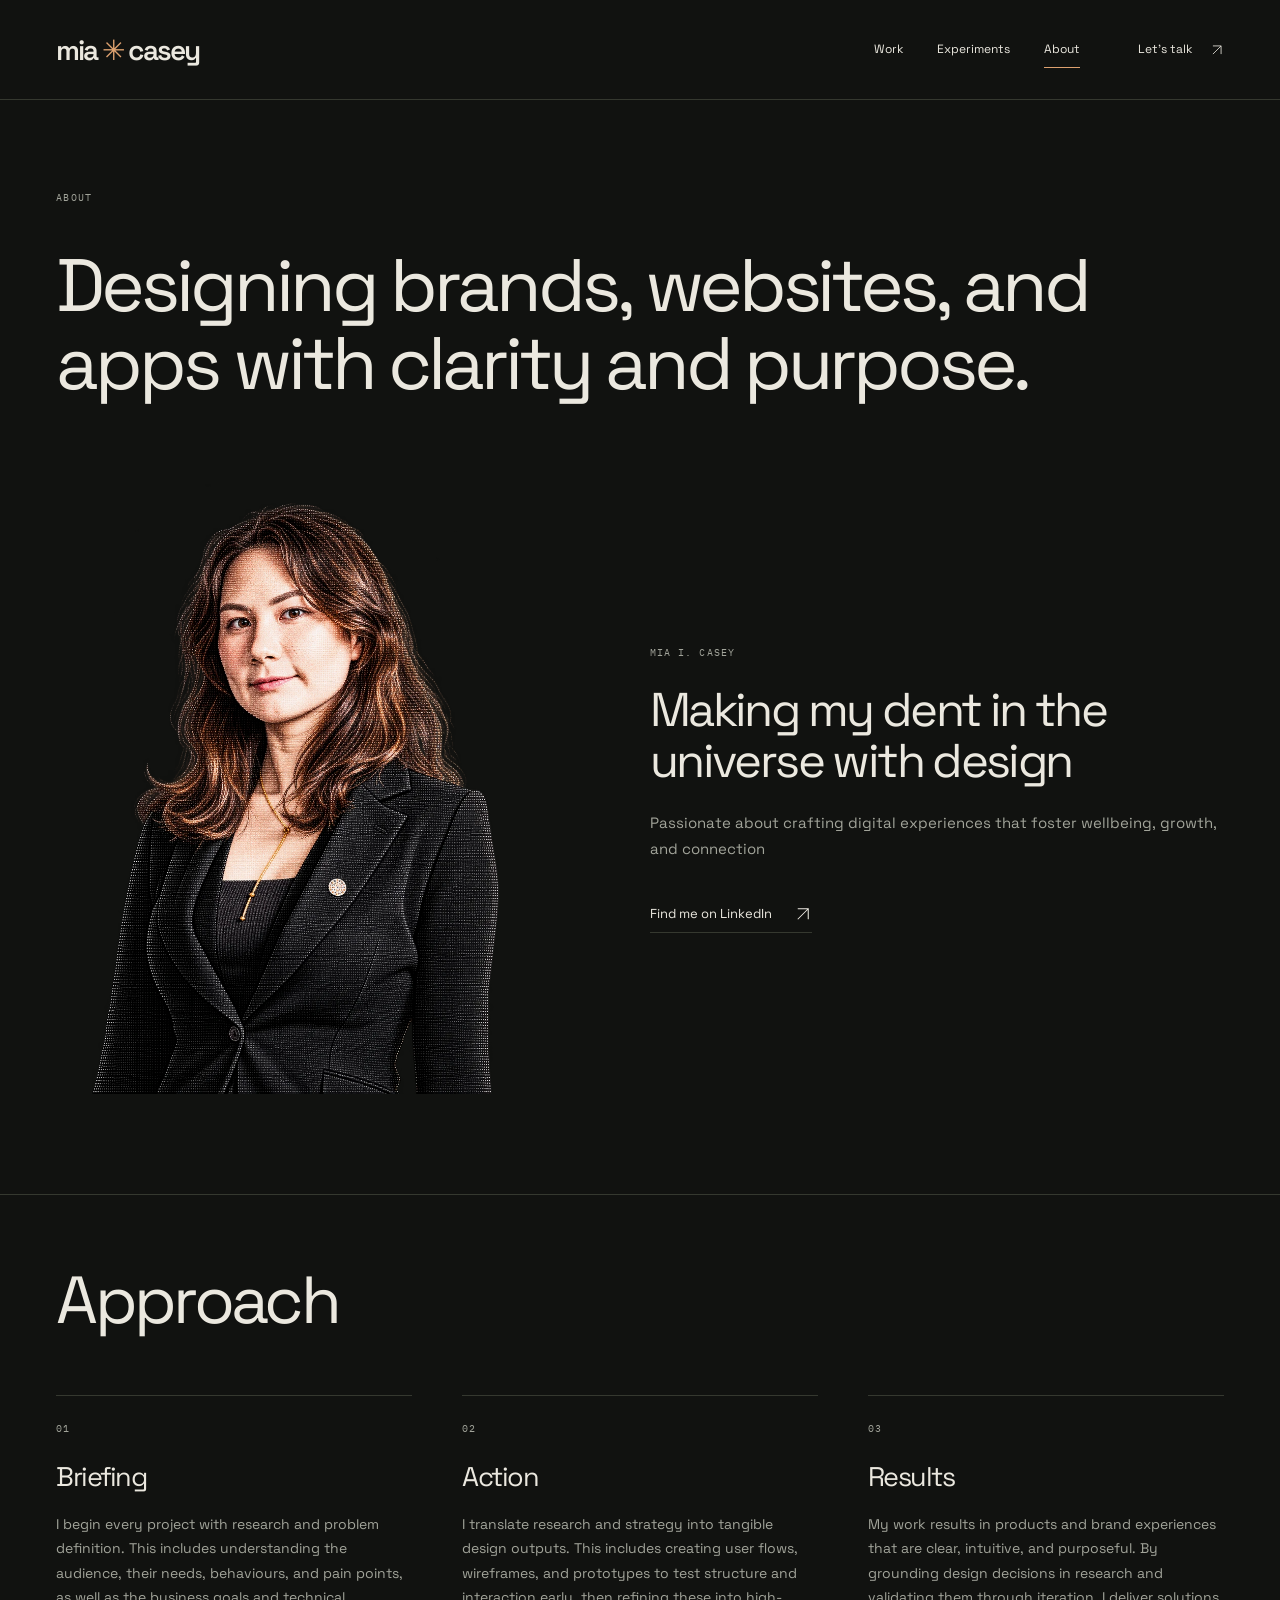
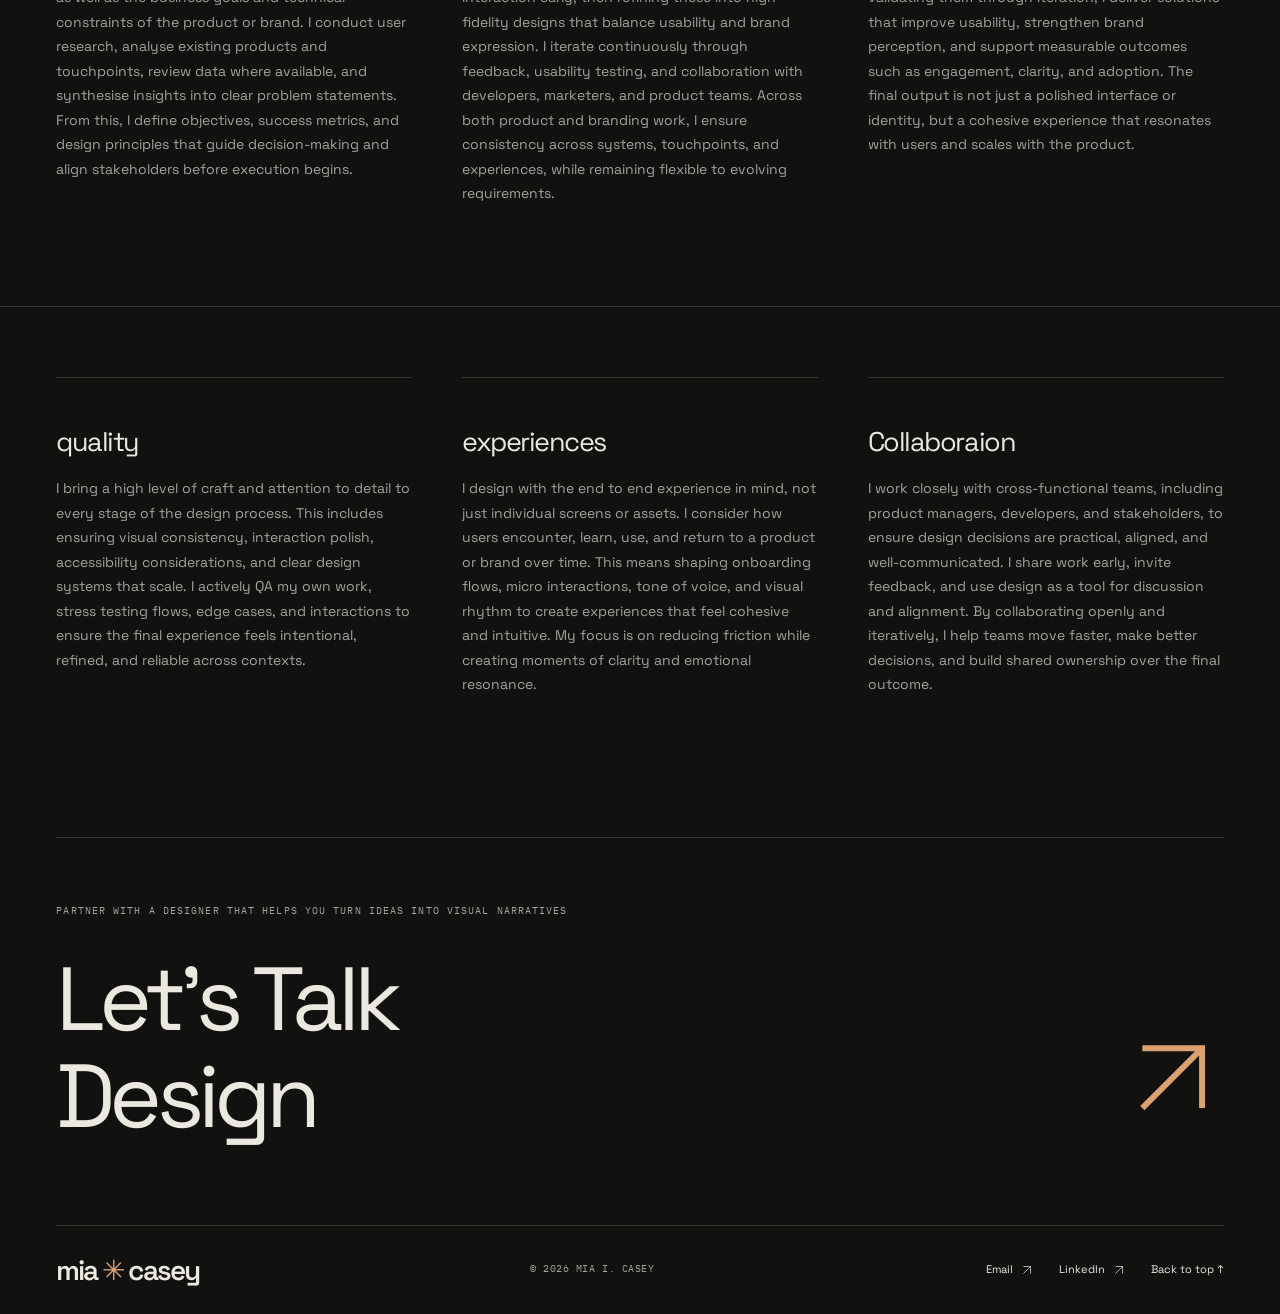
==== about/index.html @ 09c85d4d "Publish portfolio fb234f5" ====
<!DOCTYPE html><html lang="en-AU"><head><meta charset="UTF-8"><meta name="viewport" content="width=device-width, initial-scale=1"><title>About — Mia I. Casey</title><meta name="description" content="Designing brands, websites, and apps with clarity and purpose."><meta name="theme-color" content="#111210"><meta name="robots" content="index, follow"><link rel="canonical" href="https://mia-i-casey.github.io/about/"><link rel="icon" href="/favicon.svg" type="image/svg+xml"><meta property="og:title" content="About — Mia I. Casey"><meta property="og:description" content="Designing brands, websites, and apps with clarity and purpose."><meta property="og:type" content="website"><meta property="og:url" content="https://mia-i-casey.github.io/about/"><meta property="og:image" content="https://mia-i-casey.github.io/social.jpg"><meta property="og:image:alt" content="Mia I. Casey — Design, code and everything between"><meta name="twitter:card" content="summary_large_image"><link rel="stylesheet" href="/_astro/Layout.Bw1Y_ttC.css"></head><body class><a class="skip-link" href="#main">Skip to content</a><header class="site-header shell"><a class="wordmark" href="/" aria-label="Mia I. Casey — home">mia<span class="wordmark-star" aria-hidden="true">✳</span>casey</a><nav aria-label="Main navigation"><a href="/works">Work</a><a href="/experiments">Experiments</a><a href="/about" aria-current="page">About</a><a class="nav-contact" href="/contact">Let’s talk <svg class viewBox="0 0 24 24" fill="none" width="24" height="24" aria-hidden="true"><path d="M5 19 19 5M5 5h14v14" stroke="currentColor" stroke-width="1.4"></path></svg></a></nav></header><main id="main"><section class="page-heading shell"><span class="eyebrow">ABOUT</span><h1 class="about-heading">Designing brands, websites, and apps with clarity and purpose.</h1></section><section class="about-intro shell"><div class="about-portrait"><img src="/portrait-detailed.webp" srcset="/portrait-detailed-480.webp 480w, /portrait-detailed-800.webp 800w, /portrait-detailed.webp 1024w" sizes="(max-width:700px) 90vw, 43vw" alt="Detailed ASCII portrait of Mia I. Casey with the background removed" width="1024" height="1536"></div><div><span class="eyebrow">MIA I. CASEY</span><h2>Making my dent in the universe with design</h2><p>Passionate about crafting digital experiences that foster wellbeing, growth, and connection</p><a class="text-link" href="https://www.linkedin.com/in/miaicasey/">Find me on LinkedIn<svg class viewBox="0 0 24 24" fill="none" width="24" height="24" aria-hidden="true"><path d="M5 19 19 5M5 5h14v14" stroke="currentColor" stroke-width="1.4"></path></svg></a></div></section><section class="approach shell"><div class="section-top"><h2>Approach</h2></div><div class="approach-grid"><article><span class="eyebrow">01</span><h3>Briefing</h3><p>I begin every project with research and problem definition. This includes understanding the audience, their needs, behaviours, and pain points, as well as the business goals and technical constraints of the product or brand. I conduct user research, analyse existing products and touchpoints, review data where available, and synthesise insights into clear problem statements. From this, I define objectives, success metrics, and design principles that guide decision-making and align stakeholders before execution begins.</p></article><article><span class="eyebrow">02</span><h3>Action</h3><p>I translate research and strategy into tangible design outputs. This includes creating user flows, wireframes, and prototypes to test structure and interaction early, then refining these into high-fidelity designs that balance usability and brand expression. I iterate continuously through feedback, usability testing, and collaboration with developers, marketers, and product teams. Across both product and branding work, I ensure consistency across systems, touchpoints, and experiences, while remaining flexible to evolving requirements.</p></article><article><span class="eyebrow">03</span><h3>Results</h3><p>My work results in products and brand experiences that are clear, intuitive, and purposeful. By grounding design decisions in research and validating them through iteration, I deliver solutions that improve usability, strengthen brand perception, and support measurable outcomes such as engagement, clarity, and adoption. The final output is not just a polished interface or identity, but a cohesive experience that resonates with users and scales with the product.</p></article></div></section><section class="approach shell"><div class="approach-grid"><article><h3>quality</h3><p>I bring a high level of craft and attention to detail to every stage of the design process. This includes ensuring visual consistency, interaction polish, accessibility considerations, and clear design systems that scale. I actively QA my own work, stress testing flows, edge cases, and interactions to ensure the final experience feels intentional, refined, and reliable across contexts.</p></article><article><h3>experiences</h3><p>I design with the end to end experience in mind, not just individual screens or assets. I consider how users encounter, learn, use, and return to a product or brand over time. This means shaping onboarding flows, micro interactions, tone of voice, and visual rhythm to create experiences that feel cohesive and intuitive. My focus is on reducing friction while creating moments of clarity and emotional resonance.</p></article><article><h3>Collaboraion</h3><p>I work closely with cross-functional teams, including product managers, developers, and stakeholders, to ensure design decisions are practical, aligned, and well-communicated. I share work early, invite feedback, and use design as a tool for discussion and alignment. By collaborating openly and iteratively, I help teams move faster, make better decisions, and build shared ownership over the final outcome.</p></article></div></section></main><footer class="site-footer shell"><div class="footer-top"><p class="eyebrow">Partner with a designer that helps you turn ideas into visual narratives</p><a class="footer-contact" href="mailto:miaicasey1971@gmail.com">Let's Talk<br>Design<svg class viewBox="0 0 24 24" fill="none" width="24" height="24" aria-hidden="true"><path d="M5 19 19 5M5 5h14v14" stroke="currentColor" stroke-width="1.4"></path></svg></a></div><div class="footer-bottom"><a class="wordmark" href="/">mia<span aria-hidden="true">✳</span>casey</a><span class="mono">© 2026 MIA I. CASEY</span><div><a href="mailto:miaicasey1971@gmail.com">Email <svg class viewBox="0 0 24 24" fill="none" width="24" height="24" aria-hidden="true"><path d="M5 19 19 5M5 5h14v14" stroke="currentColor" stroke-width="1.4"></path></svg></a><a href="https://www.linkedin.com/in/miaicasey/">LinkedIn <svg class viewBox="0 0 24 24" fill="none" width="24" height="24" aria-hidden="true"><path d="M5 19 19 5M5 5h14v14" stroke="currentColor" stroke-width="1.4"></path></svg></a><a href="#top" data-back-top>Back to top ↑</a></div></div></footer><script type="module">if(document.querySelectorAll(`[data-back-top]`).forEach(e=>e.addEventListener(`click`,e=>{e.preventDefault(),window.scrollTo({top:0,behavior:matchMedia(`(prefers-reduced-motion: reduce)`).matches?`instant`:`smooth`}),document.querySelector(`.wordmark`)?.focus({preventScroll:!0})})),!matchMedia(`(prefers-reduced-motion: reduce)`).matches&&`IntersectionObserver`in window){let e=new IntersectionObserver(t=>t.forEach(t=>{t.isIntersecting&&(t.target.classList.add(`is-visible`),e.unobserve(t.target))}),{threshold:.08});document.querySelectorAll(`[data-reveal]`).forEach(t=>e.observe(t))}</script></body></html>
---- _astro/Layout.Bw1Y_ttC.css ----
@font-face{font-family:Space Grotesk Variable;font-style:normal;font-display:swap;font-weight:300 700;src:url(/_astro/space-grotesk-vietnamese-wght-normal.D0rl6rjA.woff2)format("woff2-variations");unicode-range:U+102-103,U+110-111,U+128-129,U+168-169,U+1A0-1A1,U+1AF-1B0,U+300-301,U+303-304,U+308-309,U+323,U+329,U+1EA0-1EF9,U+20AB}@font-face{font-family:Space Grotesk Variable;font-style:normal;font-display:swap;font-weight:300 700;src:url(/_astro/space-grotesk-latin-ext-wght-normal.D9tNdqV9.woff2)format("woff2-variations");unicode-range:U+100-2BA,U+2BD-2C5,U+2C7-2CC,U+2CE-2D7,U+2DD-2FF,U+304,U+308,U+329,U+1D00-1DBF,U+1E00-1E9F,U+1EF2-1EFF,U+2020,U+20A0-20AB,U+20AD-20C0,U+2113,U+2C60-2C7F,U+A720-A7FF}@font-face{font-family:Space Grotesk Variable;font-style:normal;font-display:swap;font-weight:300 700;src:url(/_astro/space-grotesk-latin-wght-normal.BhU9QXUp.woff2)format("woff2-variations");unicode-range:U+??,U+131,U+152-153,U+2BB-2BC,U+2C6,U+2DA,U+2DC,U+304,U+308,U+329,U+2000-206F,U+20AC,U+2122,U+2191,U+2193,U+2212,U+2215,U+FEFF,U+FFFD}@font-face{font-family:IBM Plex Mono;font-style:normal;font-display:swap;font-weight:400;src:url(/_astro/ibm-plex-mono-cyrillic-ext-400-normal.xuaO2J-f.woff2)format("woff2"),url(/_astro/ibm-plex-mono-cyrillic-ext-400-normal.DMdlQ8Kv.woff)format("woff");unicode-range:U+460-52F,U+1C80-1C8A,U+20B4,U+2DE0-2DFF,U+A640-A69F,U+FE2E-FE2F}@font-face{font-family:IBM Plex Mono;font-style:normal;font-display:swap;font-weight:400;src:url(/_astro/ibm-plex-mono-cyrillic-400-normal.BSMlKf0J.woff2)format("woff2"),url(/_astro/ibm-plex-mono-cyrillic-400-normal.CEL4l2ZJ.woff)format("woff");unicode-range:U+301,U+400-45F,U+490-491,U+4B0-4B1,U+2116}@font-face{font-family:IBM Plex Mono;font-style:normal;font-display:swap;font-weight:400;src:url(/_astro/ibm-plex-mono-vietnamese-400-normal.BulugwFq.woff2)format("woff2"),url(/_astro/ibm-plex-mono-vietnamese-400-normal.DDuiU_S-.woff)format("woff");unicode-range:U+102-103,U+110-111,U+128-129,U+168-169,U+1A0-1A1,U+1AF-1B0,U+300-301,U+303-304,U+308-309,U+323,U+329,U+1EA0-1EF9,U+20AB}@font-face{font-family:IBM Plex Mono;font-style:normal;font-display:swap;font-weight:400;src:url(/_astro/ibm-plex-mono-latin-ext-400-normal.BmRBH3aV.woff2)format("woff2"),url(/_astro/ibm-plex-mono-latin-ext-400-normal.D3D2R8hC.woff)format("woff");unicode-range:U+100-2BA,U+2BD-2C5,U+2C7-2CC,U+2CE-2D7,U+2DD-2FF,U+304,U+308,U+329,U+1D00-1DBF,U+1E00-1E9F,U+1EF2-1EFF,U+2020,U+20A0-20AB,U+20AD-20C0,U+2113,U+2C60-2C7F,U+A720-A7FF}@font-face{font-family:IBM Plex Mono;font-style:normal;font-display:swap;font-weight:400;src:url(/_astro/ibm-plex-mono-latin-400-normal.DMJ8VG8y.woff2)format("woff2"),url(/_astro/ibm-plex-mono-latin-400-normal.CvHOgSBP.woff)format("woff");unicode-range:U+??,U+131,U+152-153,U+2BB-2BC,U+2C6,U+2DA,U+2DC,U+304,U+308,U+329,U+2000-206F,U+20AC,U+2122,U+2191,U+2193,U+2212,U+2215,U+FEFF,U+FFFD}@layer reset{*,:before,:after{box-sizing:border-box}html{scroll-behavior:smooth;scroll-padding-top:32px}body,h1,h2,h3,p,figure{margin:0}img,svg,canvas{max-width:100%;display:block}a{color:inherit;text-decoration:none}button{font:inherit;color:inherit}button,a{-webkit-tap-highlight-color:transparent}button{cursor:pointer}[hidden]{display:none!important}}@layer base{:root{--bg:#111210;--panel:#191b17;--ink:#ebe8df;--muted:#a2a49a;--accent:#dda16f;--line:#35382f;--mono:"IBM Plex Mono",monospace;--sans:"Space Grotesk Variable",sans-serif;--gutter:clamp(24px,4.4vw,80px)}html{background:var(--bg);color:var(--ink);font-family:var(--sans);font-synthesis:none}body{line-height:1.6;overflow-x:clip}::selection{background:var(--accent);color:var(--bg)}:focus-visible{outline:2px solid var(--accent);outline-offset:7px}h1,h2,h3{letter-spacing:-.055em;text-wrap:balance;font-weight:400;line-height:1.06}h1{font-size:clamp(56px,7.5vw,112px)}h2{font-size:clamp(40px,5.2vw,76px)}h3{font-size:32px}p{font-size:16px;line-height:1.75}.mono,.eyebrow{font-family:var(--mono);letter-spacing:.055em;font-size:10px;line-height:1.65}.eyebrow{text-transform:uppercase;color:var(--muted);letter-spacing:.11em;display:block}.muted{color:var(--muted)}.accent{color:var(--accent)}.shell{width:100%;max-width:1640px;padding-inline:var(--gutter);margin-inline:auto}.skip-link{background:var(--ink);color:var(--bg);z-index:99;padding:12px 20px;position:fixed;top:-100px;left:20px}.skip-link:focus{top:12px}.text-link{border-bottom:1px solid var(--line);align-items:center;gap:22px;width:fit-content;padding-block:8px;font-size:13px;line-height:1.5;display:inline-flex}.text-link svg{width:18px;height:18px;transition:transform .25s}.text-link:hover svg,.text-link:focus-visible svg{transform:translate(4px)}a:hover{color:var(--accent)}.count{font-family:var(--mono);color:var(--muted);font-size:10px}}@layer layout{.site-header{border-bottom:1px solid var(--line);justify-content:space-between;align-items:center;min-height:100px;display:flex}.wordmark{letter-spacing:-.07em;align-items:center;gap:3px;font-size:28px;font-weight:600;line-height:1;display:inline-flex}.wordmark span{color:var(--accent);margin:0 2px;font-size:28px}.site-header nav{align-items:center;gap:34px;font-size:12px;display:flex}.site-header nav a{padding-block:12px;position:relative}.site-header nav a[aria-current=page]:after{content:"";background:var(--accent);height:1px;position:absolute;bottom:3px;left:0;right:0}.site-header .nav-contact{align-items:center;gap:18px;margin-left:24px;display:inline-flex}.nav-contact svg{width:14px;height:14px}.hero{isolation:isolate;height:calc(100svh - 100px);min-height:740px;max-height:940px;position:relative}.hero-kicker{color:var(--ink);align-items:center;gap:10px;display:flex;position:absolute;top:55px}.status-dot{background:var(--accent);border-radius:50%;width:5px;height:5px;box-shadow:0 0 0 4px #dda16f0d}.hero-copy{z-index:2;pointer-events:none;padding-top:175px;position:relative}.hero-copy h1{letter-spacing:-.07em;font-size:clamp(76px,8.2vw,126px);line-height:.99}.hero-copy h1 span{color:var(--accent)}.hero-copy p{max-width:355px;color:var(--muted);margin-top:36px;font-size:14px}.hero-copy .text-link{pointer-events:auto;margin-top:22px}.hero-art{right:var(--gutter);z-index:1;width:43%;max-width:565px;position:absolute;top:26px;bottom:100px}.hero-art ascii-portrait{height:100%}.hero-art .portrait-surface{aspect-ratio:auto;height:calc(100% - 30px)}.hero-art .portrait-caption{margin-top:0}.hero-bottom{bottom:30px;left:var(--gutter);right:var(--gutter);color:var(--muted);border-top:1px solid var(--line);justify-content:space-between;padding-top:20px;display:flex;position:absolute}.work-section,.lab-section{padding-top:95px;padding-bottom:105px}.section-top{justify-content:space-between;align-items:flex-end;gap:24px;margin-bottom:60px;display:flex}.section-top .eyebrow{margin-bottom:30px}.section-top>p{color:var(--muted);font-size:13px}.project-grid{grid-template-columns:1.15fr 1fr;align-items:start;gap:80px 6vw;display:grid}.project-grid .project-card:nth-child(2n){padding-top:130px}.home .project-grid .project-card:nth-child(3){grid-column:1/-1;width:78%}.home .project-grid .project-card:nth-child(3) .project-image{aspect-ratio:1.85}.statement{border-top:1px solid var(--line);border-bottom:1px solid var(--line);padding-block:100px}.statement>h2{margin:50px 0;font-size:clamp(43px,6.2vw,92px);line-height:1.15}.statement>h2 span{color:var(--accent)}.statement-end{flex-wrap:wrap;justify-content:space-between;align-items:flex-end;gap:30px;padding-left:50%;display:flex}.statement-end p{max-width:420px;color:var(--muted);font-size:14px}.site-footer{margin-top:40px}.footer-top{border-top:1px solid var(--line);padding-block:65px 80px}.footer-contact{letter-spacing:-.065em;justify-content:space-between;align-items:flex-end;margin-top:32px;font-size:clamp(48px,7vw,104px);line-height:1.08;display:flex}.footer-contact svg{width:clamp(45px,8vw,110px);height:auto;color:var(--accent);margin-bottom:15px}.footer-bottom{border-top:1px solid var(--line);justify-content:space-between;align-items:center;gap:25px;padding-block:30px;display:flex}.footer-bottom>.mono{color:var(--muted)}.footer-bottom>div{gap:26px;font-size:11px;display:flex}.footer-bottom a:not(.wordmark){align-items:center;gap:8px;display:flex}.footer-bottom svg{width:12px;height:12px}.page-heading{padding-block:90px 80px}.page-heading .eyebrow{margin-bottom:40px}.page-heading p{color:var(--muted);max-width:460px;margin-top:35px}.page-heading h1{position:relative}.page-heading .about-heading{max-width:1100px;font-size:clamp(43px,5.8vw,84px)}.work-list{padding-bottom:100px}}@layer components{ascii-portrait{width:100%;display:block}.portrait-surface{aspect-ratio:1363/2048;isolation:isolate;width:100%;position:relative}.portrait-fallback,.portrait-canvas{width:100%;height:100%;position:absolute;inset:0}.portrait-fallback{object-fit:contain}.portrait-canvas{opacity:0;pointer-events:none}.portrait-canvas canvas{width:100%;height:100%}ascii-portrait:is([data-state=ready],[data-state=active]) .portrait-canvas{opacity:1}ascii-portrait:is([data-state=ready],[data-state=active]) .portrait-fallback{opacity:0}.portrait-cross{font-family:var(--mono);color:#6f7567;z-index:1;font-size:19px;position:absolute}.portrait-cross.top-left{top:8%;left:1%}.portrait-cross.bottom-right{bottom:8%;right:1%}.portrait-caption{z-index:2;color:var(--muted);justify-content:space-between;align-items:center;gap:12px;margin-top:12px;display:flex;position:relative}.portrait-caption .mono{font-size:8px}.motion-toggle{border:none;border-bottom:1px solid var(--line);font-family:var(--mono);white-space:nowrap;background:0 0;padding:8px 0;font-size:9px}.motion-toggle:hover{color:var(--accent)}.project-image{aspect-ratio:1.3;background:var(--panel);display:block;position:relative;overflow:hidden}.project-image img{object-fit:contain;background:#080908;width:100%;height:100%;transition:transform .65s cubic-bezier(.2,.7,.3,1)}.project-image:hover img{transform:scale(1.035)}.project-open{background:var(--ink);color:var(--bg);border-radius:50%;place-items:center;width:40px;height:40px;transition:background .2s,transform .2s;display:grid;position:absolute;bottom:17px;right:17px}.project-open svg{width:19px;height:19px}.project-image:hover .project-open{background:var(--accent);transform:rotate(45deg)}.project-heading{align-items:baseline;gap:20px;margin-top:23px;display:flex}.project-index{color:var(--muted);font-size:9px}.project-heading h3{font-size:28px}.project-heading p{color:var(--muted);max-width:390px;margin-top:9px;font-size:13px;line-height:1.65}.project-tags{border-top:1px solid var(--line);text-transform:uppercase;color:var(--muted);margin-top:24px;padding-top:14px;font-size:9px}.experiment-banner{border:1px solid var(--line);background:#1b1d17;grid-template-columns:1fr 1fr;align-items:center;gap:7vw;padding:40px 6vw 40px 0;display:grid;overflow:hidden}.experiment-banner:hover{color:var(--ink)}.experiment-image{height:385px;position:relative;overflow:hidden}.experiment-image img{object-fit:cover;object-position:center 22%;filter:sepia(.7);width:100%;height:100%;transition:transform .7s;mask-image:radial-gradient(#000 10%,#0000 75%)}.experiment-banner:hover img{transform:scale(1.08)}.experiment-banner h3,.experiment-banner h2{margin:24px 0;font-size:clamp(34px,4.2vw,64px)}.experiment-banner p{color:var(--muted);margin-bottom:26px;font-size:13px}.experiment-banner .text-link{color:var(--accent)}.experiment-number{color:var(--accent);place-items:center;height:100%;font-size:180px;display:grid}.experiments-list{gap:30px;padding-bottom:80px;display:grid}.experiment-detail{grid-template-columns:1fr 1fr;align-items:start;gap:9vw;padding-bottom:80px;display:grid}.experiment-demo{justify-self:center;width:100%;max-width:480px}.experiment-detail .prose{padding-top:45px}.heading-star{color:var(--accent);vertical-align:middle;margin-left:.5em;font-size:1.2em;font-weight:300;display:inline-block}.case-heading{padding-top:65px;padding-bottom:50px}.back-link{width:fit-content;margin-bottom:45px}.case-heading-row{justify-content:space-between;align-items:flex-end;gap:25px;display:flex}.case-heading-row h1{font-size:clamp(54px,7.3vw,110px)}.case-heading-row>.eyebrow{text-align:right;max-width:220px;padding-bottom:10px;font-size:9px}.case-subtitle{color:var(--muted);letter-spacing:-.025em;margin-top:25px;font-size:clamp(20px,2.4vw,32px);line-height:1.3}.case-cover img{object-fit:contain;background:#090a08;width:100%;height:auto;max-height:740px}.case-main{grid-template-columns:1fr 2.1fr;gap:10vw;margin-block:90px;display:grid}.case-aside{align-self:start;position:sticky;top:40px}.case-aside>div{margin-bottom:30px}.case-aside h2{margin-bottom:10px}.case-aside p,.case-aside li{color:var(--ink);font-size:13px;line-height:1.8}.case-aside ul{margin:0;padding:0;list-style:none}.prose{max-width:760px}.prose h2{letter-spacing:-.04em;margin:55px 0 24px;font-size:clamp(28px,3vw,42px);line-height:1.16}.prose h2:first-child{margin-top:0}.prose p{color:#b5b7ad;margin-bottom:20px;font-size:16px;line-height:1.85}.prose a{text-underline-offset:4px;text-decoration:underline}.prose ul{color:#b5b7ad;padding-left:20px}.prose li{margin-bottom:8px}.prose img{height:auto}.case-gallery{gap:50px;margin-bottom:100px;display:grid}.case-gallery figure{background:var(--panel);padding:30px}.case-gallery img{object-fit:contain;width:auto;max-width:100%;height:auto;max-height:1000px;margin:auto}.case-gallery figcaption{color:var(--muted);text-align:center;margin-top:25px;font-size:10px}.next-project{margin-block:70px}.next-project>a{letter-spacing:-.05em;border-top:1px solid var(--line);justify-content:space-between;align-items:center;margin-top:20px;padding:32px 0;font-size:clamp(40px,6vw,90px);line-height:1.1;display:flex}.next-project svg{width:55px;height:55px;color:var(--accent)}.about-intro{grid-template-columns:1fr 1.2fr;align-items:center;gap:9vw;padding-bottom:100px;display:grid}.about-portrait{max-height:610px;overflow:hidden}.about-portrait img{object-fit:cover;object-position:50% 15%;object-fit:contain;width:100%;height:610px}.about-intro h2{margin:24px 0;font-size:clamp(34px,3.7vw,54px)}.about-intro p{color:var(--muted);margin-bottom:24px;font-size:15px}.about-intro .text-link{margin-top:10px}.approach{border-top:1px solid var(--line);padding-block:70px 100px}.approach .section-top{align-items:flex-start}.approach-grid{grid-template-columns:repeat(3,1fr);gap:50px;display:grid}.approach-grid article{border-top:1px solid var(--line);padding-top:25px}.approach-grid h3{margin:25px 0 20px;font-size:27px}.approach-grid p{color:var(--muted);font-size:14px}.contact-page{padding-top:100px;padding-bottom:100px}.contact-page>.eyebrow{margin-bottom:35px}.contact-page>p{color:var(--muted);margin-top:35px}.contact-links{max-width:800px;margin-top:65px}.contact-links>a{border-top:1px solid var(--line);letter-spacing:-.04em;overflow-wrap:anywhere;justify-content:space-between;align-items:center;gap:20px;padding:30px 0;font-size:clamp(20px,3.1vw,42px);display:flex}.contact-links .eyebrow{margin-bottom:10px}.contact-links svg{color:var(--accent);flex-shrink:0;width:36px;height:36px}.not-found{min-height:70vh}.not-found .text-link{margin-top:30px}@media (prefers-reduced-motion:no-preference){[data-reveal].is-visible{animation:.65s ease-out both appear}@keyframes appear{0%{transform:translateY(18px)}to{transform:none}}}}@layer responsive{@media (width>=1600px){.hero-art{right:100px}.hero-copy{padding-top:210px}}@media (width<=1000px){.site-header{min-height:86px}.hero{height:auto;min-height:700px}.hero-copy{padding-top:165px}.hero-copy h1{font-size:8.9vw}.hero-art{width:46%;top:65px}.hero-copy p{max-width:300px}.hero-bottom{font-size:8px}.portrait-caption{flex-direction:column;gap:0}.project-grid{column-gap:5vw}.project-grid .project-card:nth-child(2n){padding-top:85px}.footer-bottom{flex-wrap:wrap}.case-main{gap:7vw}.case-heading-row{flex-direction:column;align-items:flex-start}.case-heading-row>.eyebrow{text-align:left;max-width:none}.approach-grid{gap:30px}}@media (width<=700px){:root{--gutter:24px}.site-header{flex-wrap:wrap;align-content:center;gap:13px;min-height:92px;padding-block:16px}.wordmark,.wordmark span{font-size:25px}.site-header nav{justify-content:space-between;gap:14px;width:100%;font-size:10px}.site-header nav a{padding:0}.site-header .nav-contact{gap:8px;margin-left:auto}.nav-contact svg{width:11px;height:11px}.site-header nav a[aria-current=page]:after{bottom:-5px}.hero{height:auto;min-height:0;padding-top:32px;padding-bottom:0;display:grid}.hero-kicker{font-size:8px;position:static}.hero-copy{padding-top:33px}.hero-copy h1{letter-spacing:-.065em;font-size:clamp(49px,10.3vw,72px);line-height:1.02}.hero-copy p{max-width:330px;margin-top:23px;font-size:13px}.hero-copy .text-link{margin-top:14px}.hero-art{grid-row:3;justify-self:center;width:100%;max-width:365px;margin-top:5px;position:relative;top:auto;bottom:auto;right:auto}.hero-art ascii-portrait{height:auto}.hero-art .portrait-surface{aspect-ratio:1363/1800;height:auto;max-height:440px}.portrait-fallback{object-fit:contain}.portrait-caption{flex-direction:row;margin-top:10px}.portrait-caption .mono{font-size:7px}.hero-bottom{gap:12px;margin-top:25px;padding-block:20px;font-size:7px;position:static}.hero-bottom span:last-child{display:none}.work-section,.lab-section{padding-block:60px}.section-top{align-items:flex-start;margin-bottom:35px}.section-top .eyebrow{margin-bottom:18px;font-size:8px}.section-top .text-link{white-space:nowrap;gap:10px;margin-top:3px;font-size:10px}.section-top .count{display:none}.section-top h2{font-size:42px}.project-grid{grid-template-columns:1fr;gap:45px}.project-grid .project-card:nth-child(2n){padding-top:0}.home .project-grid .project-card:nth-child(3){width:100%}.home .project-grid .project-card:nth-child(3) .project-image,.project-image{aspect-ratio:1.35}.project-heading h3{font-size:27px}.project-heading{gap:14px;margin-top:18px}.project-heading p{font-size:12px}.project-tags{margin-top:18px;font-size:8px}.project-open{width:34px;height:34px;bottom:12px;right:12px}.statement{padding-block:60px}.statement>.eyebrow{font-size:8px}.statement>h2{margin:30px 0;font-size:38px;line-height:1.2}.statement-end{gap:20px;padding-left:0}.statement-end p{font-size:13px}.lab-section .section-top>p{text-align:right;max-width:110px;font-size:11px}.experiment-banner{grid-template-columns:1fr;gap:0;padding:0 24px 32px}.experiment-image{height:260px;margin-inline:-24px}.experiment-banner h2,.experiment-banner h3{margin:18px 0;font-size:40px}.experiment-banner .eyebrow{font-size:8px}.experiment-banner p{font-size:12px}.experiment-detail{grid-template-columns:1fr;gap:50px}.experiment-detail .prose{padding-top:0}.experiment-demo{max-width:365px}.footer-top{padding-block:45px}.footer-top>.eyebrow{font-size:8px}.footer-contact{font-size:43px}.footer-contact svg{width:35px;margin-bottom:7px}.footer-bottom{gap:24px;padding-block:25px}.footer-bottom>.mono{font-size:8px}.footer-bottom>div{justify-content:space-between;width:100%;font-size:10px}.site-footer{margin-top:0}.page-heading{padding-block:55px 50px}.page-heading .eyebrow{margin-bottom:25px;font-size:8px}.page-heading h1{font-size:clamp(43px,10vw,66px)}.page-heading p{margin-top:25px;font-size:13px}.heading-star{margin-left:.15em;font-size:1em}.work-list{padding-bottom:50px}.case-heading{padding-top:45px;padding-bottom:30px}.case-heading h1{font-size:clamp(43px,11vw,66px)}.back-link{margin-bottom:30px;font-size:8px}.case-heading-row{gap:16px}.case-heading-row>.eyebrow{font-size:8px}.case-subtitle{margin-top:10px;font-size:21px}.case-cover{padding-inline:0}.case-main{grid-template-columns:1fr;gap:45px;margin-block:40px}.case-aside{grid-template-columns:1fr 1fr;gap:25px;display:grid;position:static}.case-aside>div{margin:0}.case-aside .eyebrow{font-size:8px}.case-aside p,.case-aside li{font-size:11px}.prose p{font-size:14px;line-height:1.8}.prose h2{margin-top:40px;font-size:30px}.case-gallery{gap:25px;margin-bottom:50px}.case-gallery figure{padding:12px}.case-gallery figcaption{margin:16px 5px 5px;font-size:8px}.next-project{margin-block:40px}.next-project a{gap:20px;font-size:38px}.next-project svg{flex-shrink:0;width:34px;height:34px}.about-intro{grid-template-columns:1fr;gap:30px;padding-bottom:55px}.about-portrait{max-height:360px}.about-portrait img{object-fit:contain;height:420px}.about-intro h2{font-size:35px}.about-intro p{font-size:14px}.approach{padding-block:45px}.approach .section-top{flex-direction:column}.approach .section-top h2{font-size:40px}.approach-grid{grid-template-columns:1fr;gap:35px}.approach-grid h3{margin:20px 0 15px}.contact-page{padding-block:60px}.contact-page h1{font-size:clamp(54px,11vw,80px)}.contact-page>p{font-size:14px}.contact-links{margin-top:45px}.contact-links>a{padding-block:24px;font-size:21px}.contact-links svg{width:26px;height:26px}}@media (prefers-reduced-motion:reduce){html{scroll-behavior:auto}*,:before,:after{transition:none!important;animation:none!important}.portrait-canvas{display:none!important}.portrait-fallback{opacity:1!important}.motion-toggle{display:none!important}}}
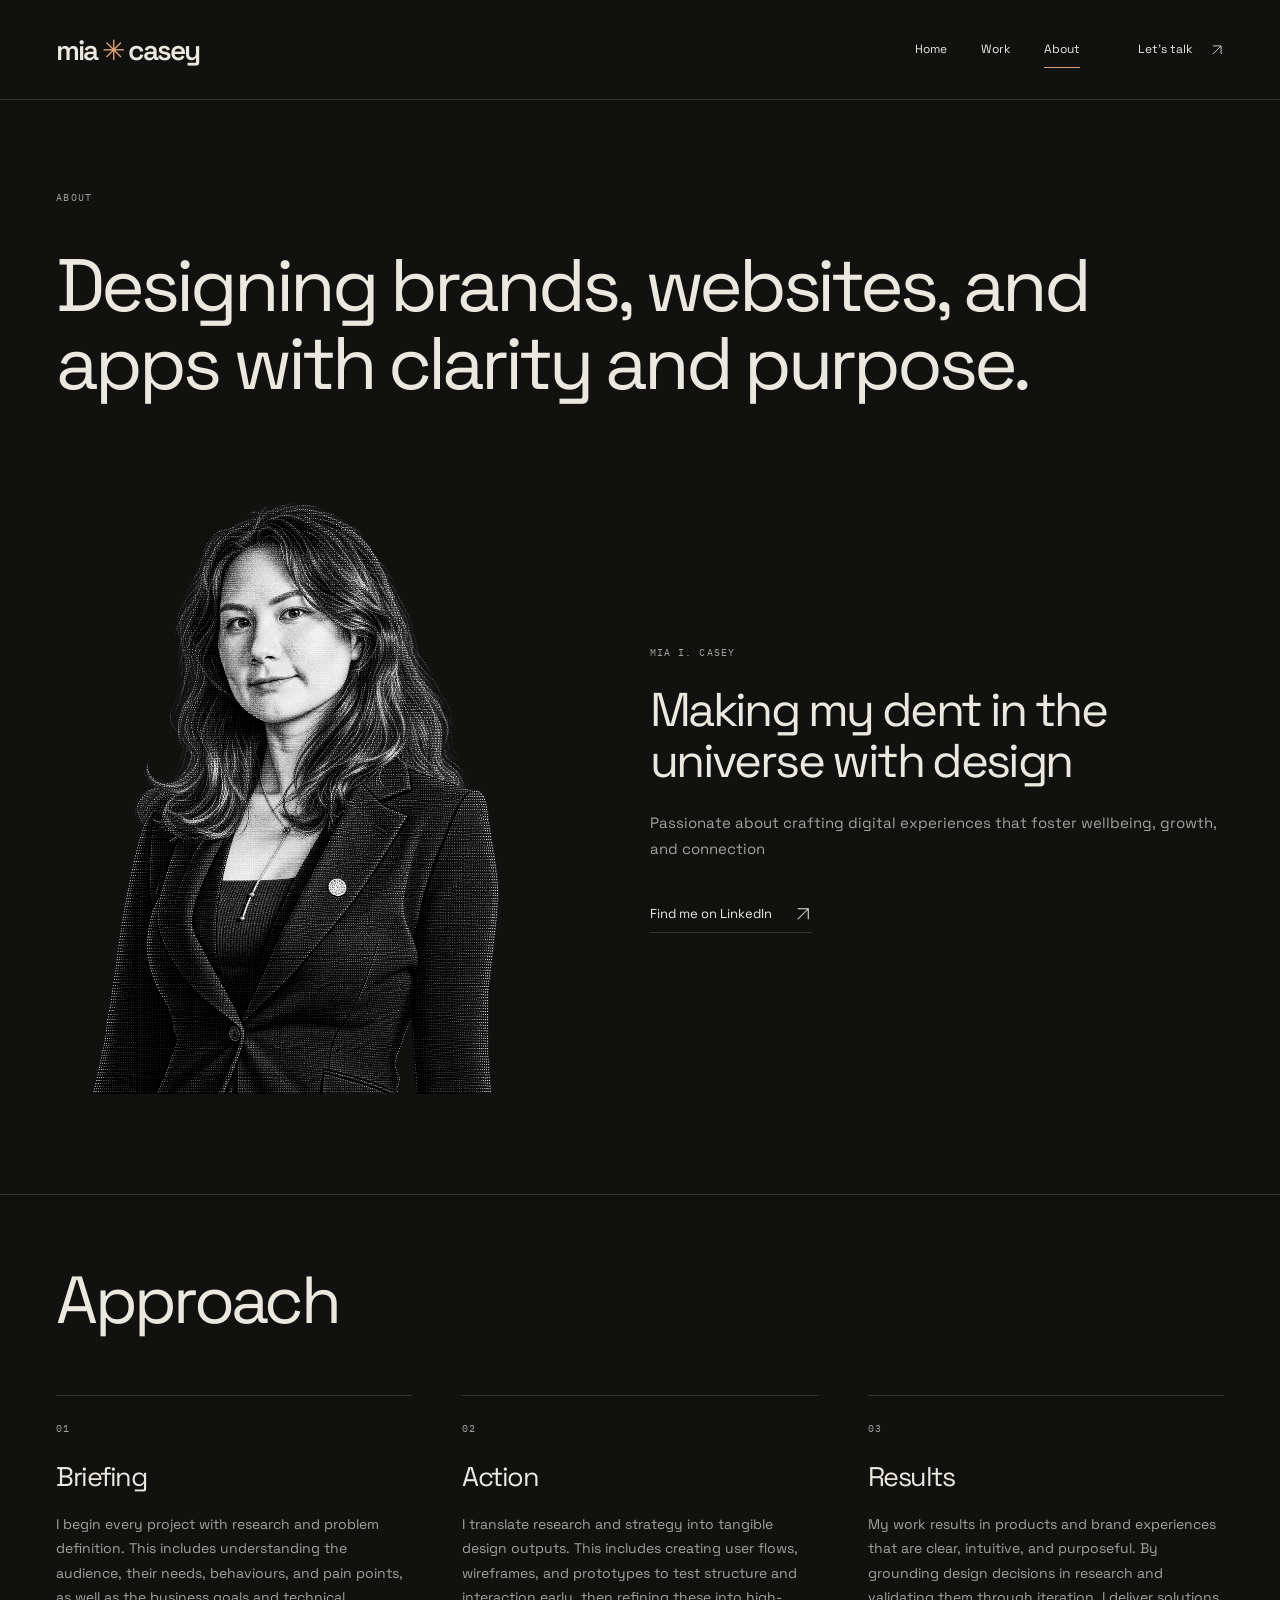
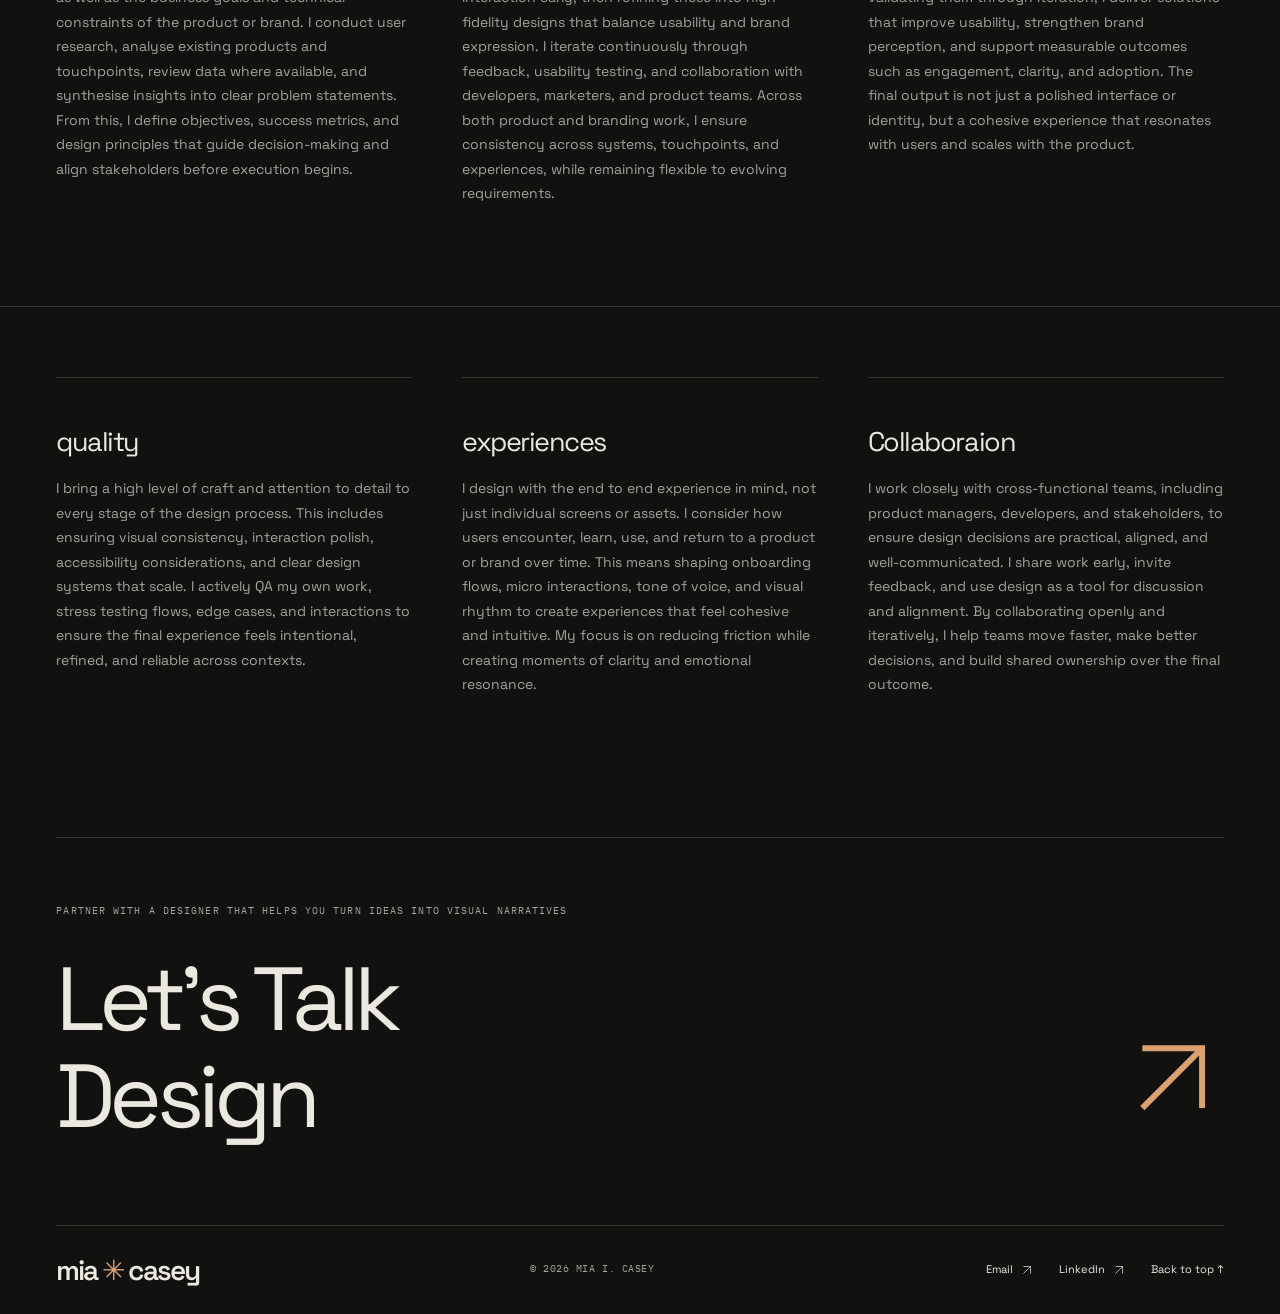
==== commit b64b6b1d: "Publish portfolio 1bd3317" ====
--- a/about/index.html
+++ b/about/index.html
@@ -1 +1 @@
-<!DOCTYPE html><html lang="en-AU"><head><meta charset="UTF-8"><meta name="viewport" content="width=device-width, initial-scale=1"><title>About — Mia I. Casey</title><meta name="description" content="Designing brands, websites, and apps with clarity and purpose."><meta name="theme-color" content="#111210"><meta name="robots" content="index, follow"><link rel="canonical" href="https://mia-i-casey.github.io/about/"><link rel="icon" href="/favicon.svg" type="image/svg+xml"><meta property="og:title" content="About — Mia I. Casey"><meta property="og:description" content="Designing brands, websites, and apps with clarity and purpose."><meta property="og:type" content="website"><meta property="og:url" content="https://mia-i-casey.github.io/about/"><meta property="og:image" content="https://mia-i-casey.github.io/social.jpg"><meta property="og:image:alt" content="Mia I. Casey — Design, code and everything between"><meta name="twitter:card" content="summary_large_image"><link rel="stylesheet" href="/_astro/Layout.Bw1Y_ttC.css"></head><body class><a class="skip-link" href="#main">Skip to content</a><header class="site-header shell"><a class="wordmark" href="/" aria-label="Mia I. Casey — home">mia<span class="wordmark-star" aria-hidden="true">✳</span>casey</a><nav aria-label="Main navigation"><a href="/works">Work</a><a href="/experiments">Experiments</a><a href="/about" aria-current="page">About</a><a class="nav-contact" href="/contact">Let’s talk <svg class viewBox="0 0 24 24" fill="none" width="24" height="24" aria-hidden="true"><path d="M5 19 19 5M5 5h14v14" stroke="currentColor" stroke-width="1.4"></path></svg></a></nav></header><main id="main"><section class="page-heading shell"><span class="eyebrow">ABOUT</span><h1 class="about-heading">Designing brands, websites, and apps with clarity and purpose.</h1></section><section class="about-intro shell"><div class="about-portrait"><img src="/portrait-detailed.webp" srcset="/portrait-detailed-480.webp 480w, /portrait-detailed-800.webp 800w, /portrait-detailed.webp 1024w" sizes="(max-width:700px) 90vw, 43vw" alt="Detailed ASCII portrait of Mia I. Casey with the background removed" width="1024" height="1536"></div><div><span class="eyebrow">MIA I. CASEY</span><h2>Making my dent in the universe with design</h2><p>Passionate about crafting digital experiences that foster wellbeing, growth, and connection</p><a class="text-link" href="https://www.linkedin.com/in/miaicasey/">Find me on LinkedIn<svg class viewBox="0 0 24 24" fill="none" width="24" height="24" aria-hidden="true"><path d="M5 19 19 5M5 5h14v14" stroke="currentColor" stroke-width="1.4"></path></svg></a></div></section><section class="approach shell"><div class="section-top"><h2>Approach</h2></div><div class="approach-grid"><article><span class="eyebrow">01</span><h3>Briefing</h3><p>I begin every project with research and problem definition. This includes understanding the audience, their needs, behaviours, and pain points, as well as the business goals and technical constraints of the product or brand. I conduct user research, analyse existing products and touchpoints, review data where available, and synthesise insights into clear problem statements. From this, I define objectives, success metrics, and design principles that guide decision-making and align stakeholders before execution begins.</p></article><article><span class="eyebrow">02</span><h3>Action</h3><p>I translate research and strategy into tangible design outputs. This includes creating user flows, wireframes, and prototypes to test structure and interaction early, then refining these into high-fidelity designs that balance usability and brand expression. I iterate continuously through feedback, usability testing, and collaboration with developers, marketers, and product teams. Across both product and branding work, I ensure consistency across systems, touchpoints, and experiences, while remaining flexible to evolving requirements.</p></article><article><span class="eyebrow">03</span><h3>Results</h3><p>My work results in products and brand experiences that are clear, intuitive, and purposeful. By grounding design decisions in research and validating them through iteration, I deliver solutions that improve usability, strengthen brand perception, and support measurable outcomes such as engagement, clarity, and adoption. The final output is not just a polished interface or identity, but a cohesive experience that resonates with users and scales with the product.</p></article></div></section><section class="approach shell"><div class="approach-grid"><article><h3>quality</h3><p>I bring a high level of craft and attention to detail to every stage of the design process. This includes ensuring visual consistency, interaction polish, accessibility considerations, and clear design systems that scale. I actively QA my own work, stress testing flows, edge cases, and interactions to ensure the final experience feels intentional, refined, and reliable across contexts.</p></article><article><h3>experiences</h3><p>I design with the end to end experience in mind, not just individual screens or assets. I consider how users encounter, learn, use, and return to a product or brand over time. This means shaping onboarding flows, micro interactions, tone of voice, and visual rhythm to create experiences that feel cohesive and intuitive. My focus is on reducing friction while creating moments of clarity and emotional resonance.</p></article><article><h3>Collaboraion</h3><p>I work closely with cross-functional teams, including product managers, developers, and stakeholders, to ensure design decisions are practical, aligned, and well-communicated. I share work early, invite feedback, and use design as a tool for discussion and alignment. By collaborating openly and iteratively, I help teams move faster, make better decisions, and build shared ownership over the final outcome.</p></article></div></section></main><footer class="site-footer shell"><div class="footer-top"><p class="eyebrow">Partner with a designer that helps you turn ideas into visual narratives</p><a class="footer-contact" href="mailto:miaicasey1971@gmail.com">Let's Talk<br>Design<svg class viewBox="0 0 24 24" fill="none" width="24" height="24" aria-hidden="true"><path d="M5 19 19 5M5 5h14v14" stroke="currentColor" stroke-width="1.4"></path></svg></a></div><div class="footer-bottom"><a class="wordmark" href="/">mia<span aria-hidden="true">✳</span>casey</a><span class="mono">© 2026 MIA I. CASEY</span><div><a href="mailto:miaicasey1971@gmail.com">Email <svg class viewBox="0 0 24 24" fill="none" width="24" height="24" aria-hidden="true"><path d="M5 19 19 5M5 5h14v14" stroke="currentColor" stroke-width="1.4"></path></svg></a><a href="https://www.linkedin.com/in/miaicasey/">LinkedIn <svg class viewBox="0 0 24 24" fill="none" width="24" height="24" aria-hidden="true"><path d="M5 19 19 5M5 5h14v14" stroke="currentColor" stroke-width="1.4"></path></svg></a><a href="#top" data-back-top>Back to top ↑</a></div></div></footer><script type="module">if(document.querySelectorAll(`[data-back-top]`).forEach(e=>e.addEventListener(`click`,e=>{e.preventDefault(),window.scrollTo({top:0,behavior:matchMedia(`(prefers-reduced-motion: reduce)`).matches?`instant`:`smooth`}),document.querySelector(`.wordmark`)?.focus({preventScroll:!0})})),!matchMedia(`(prefers-reduced-motion: reduce)`).matches&&`IntersectionObserver`in window){let e=new IntersectionObserver(t=>t.forEach(t=>{t.isIntersecting&&(t.target.classList.add(`is-visible`),e.unobserve(t.target))}),{threshold:.08});document.querySelectorAll(`[data-reveal]`).forEach(t=>e.observe(t))}</script></body></html>+<!DOCTYPE html><html lang="en-AU"><head><meta charset="UTF-8"><meta name="viewport" content="width=device-width, initial-scale=1"><title>About — Mia I. Casey</title><meta name="description" content="Designing brands, websites, and apps with clarity and purpose."><meta name="theme-color" content="#111210"><meta name="robots" content="index, follow"><link rel="canonical" href="https://mia-i-casey.github.io/about/"><link rel="icon" href="/favicon.svg" type="image/svg+xml"><meta property="og:title" content="About — Mia I. Casey"><meta property="og:description" content="Designing brands, websites, and apps with clarity and purpose."><meta property="og:type" content="website"><meta property="og:url" content="https://mia-i-casey.github.io/about/"><meta property="og:image" content="https://mia-i-casey.github.io/social.jpg"><meta property="og:image:alt" content="Mia I. Casey — Design, code and everything between"><meta name="twitter:card" content="summary_large_image"><link rel="stylesheet" href="/_astro/Layout.D8EfaNYK.css"></head><body class><a class="skip-link" href="#main">Skip to content</a><header class="site-header shell"><a class="wordmark" href="/" aria-label="Mia I. Casey — home">mia<span class="wordmark-star" aria-hidden="true">✳</span>casey</a><nav aria-label="Main navigation"><a href="/">Home</a><a href="/works">Work</a><a href="/about" aria-current="page">About</a><a class="nav-contact" href="/contact">Let’s talk <svg class viewBox="0 0 24 24" fill="none" width="24" height="24" aria-hidden="true"><path d="M5 19 19 5M5 5h14v14" stroke="currentColor" stroke-width="1.4"></path></svg></a></nav></header><main id="main"><section class="page-heading shell"><span class="eyebrow">ABOUT</span><h1 class="about-heading">Designing brands, websites, and apps with clarity and purpose.</h1></section><section class="about-intro shell"><div class="about-portrait"><img src="/portrait-detailed.webp" srcset="/portrait-detailed-480.webp 480w, /portrait-detailed-800.webp 800w, /portrait-detailed.webp 1024w" sizes="(max-width:700px) 90vw, 43vw" alt="Detailed ASCII portrait of Mia I. Casey with the background removed" width="1024" height="1536"></div><div><span class="eyebrow">MIA I. CASEY</span><h2>Making my dent in the universe with design</h2><p>Passionate about crafting digital experiences that foster wellbeing, growth, and connection</p><a class="text-link" href="https://www.linkedin.com/in/miaicasey/">Find me on LinkedIn<svg class viewBox="0 0 24 24" fill="none" width="24" height="24" aria-hidden="true"><path d="M5 19 19 5M5 5h14v14" stroke="currentColor" stroke-width="1.4"></path></svg></a></div></section><section class="approach shell"><div class="section-top"><h2>Approach</h2></div><div class="approach-grid"><article><span class="eyebrow">01</span><h3>Briefing</h3><p>I begin every project with research and problem definition. This includes understanding the audience, their needs, behaviours, and pain points, as well as the business goals and technical constraints of the product or brand. I conduct user research, analyse existing products and touchpoints, review data where available, and synthesise insights into clear problem statements. From this, I define objectives, success metrics, and design principles that guide decision-making and align stakeholders before execution begins.</p></article><article><span class="eyebrow">02</span><h3>Action</h3><p>I translate research and strategy into tangible design outputs. This includes creating user flows, wireframes, and prototypes to test structure and interaction early, then refining these into high-fidelity designs that balance usability and brand expression. I iterate continuously through feedback, usability testing, and collaboration with developers, marketers, and product teams. Across both product and branding work, I ensure consistency across systems, touchpoints, and experiences, while remaining flexible to evolving requirements.</p></article><article><span class="eyebrow">03</span><h3>Results</h3><p>My work results in products and brand experiences that are clear, intuitive, and purposeful. By grounding design decisions in research and validating them through iteration, I deliver solutions that improve usability, strengthen brand perception, and support measurable outcomes such as engagement, clarity, and adoption. The final output is not just a polished interface or identity, but a cohesive experience that resonates with users and scales with the product.</p></article></div></section><section class="approach shell"><div class="approach-grid"><article><h3>quality</h3><p>I bring a high level of craft and attention to detail to every stage of the design process. This includes ensuring visual consistency, interaction polish, accessibility considerations, and clear design systems that scale. I actively QA my own work, stress testing flows, edge cases, and interactions to ensure the final experience feels intentional, refined, and reliable across contexts.</p></article><article><h3>experiences</h3><p>I design with the end to end experience in mind, not just individual screens or assets. I consider how users encounter, learn, use, and return to a product or brand over time. This means shaping onboarding flows, micro interactions, tone of voice, and visual rhythm to create experiences that feel cohesive and intuitive. My focus is on reducing friction while creating moments of clarity and emotional resonance.</p></article><article><h3>Collaboraion</h3><p>I work closely with cross-functional teams, including product managers, developers, and stakeholders, to ensure design decisions are practical, aligned, and well-communicated. I share work early, invite feedback, and use design as a tool for discussion and alignment. By collaborating openly and iteratively, I help teams move faster, make better decisions, and build shared ownership over the final outcome.</p></article></div></section></main><footer class="site-footer shell"><div class="footer-top"><p class="eyebrow">Partner with a designer that helps you turn ideas into visual narratives</p><a class="footer-contact" href="mailto:miaicasey1971@gmail.com">Let's Talk<br>Design<svg class viewBox="0 0 24 24" fill="none" width="24" height="24" aria-hidden="true"><path d="M5 19 19 5M5 5h14v14" stroke="currentColor" stroke-width="1.4"></path></svg></a></div><div class="footer-bottom"><a class="wordmark" href="/">mia<span aria-hidden="true">✳</span>casey</a><span class="mono">© 2026 MIA I. CASEY</span><div><a href="mailto:miaicasey1971@gmail.com">Email <svg class viewBox="0 0 24 24" fill="none" width="24" height="24" aria-hidden="true"><path d="M5 19 19 5M5 5h14v14" stroke="currentColor" stroke-width="1.4"></path></svg></a><a href="https://www.linkedin.com/in/miaicasey/">LinkedIn <svg class viewBox="0 0 24 24" fill="none" width="24" height="24" aria-hidden="true"><path d="M5 19 19 5M5 5h14v14" stroke="currentColor" stroke-width="1.4"></path></svg></a><a href="#top" data-back-top>Back to top ↑</a></div></div></footer><script type="module">if(document.querySelectorAll(`[data-back-top]`).forEach(e=>e.addEventListener(`click`,e=>{e.preventDefault(),window.scrollTo({top:0,behavior:matchMedia(`(prefers-reduced-motion: reduce)`).matches?`instant`:`smooth`}),document.querySelector(`.wordmark`)?.focus({preventScroll:!0})})),!matchMedia(`(prefers-reduced-motion: reduce)`).matches&&`IntersectionObserver`in window){let e=new IntersectionObserver(t=>t.forEach(t=>{t.isIntersecting&&(t.target.classList.add(`is-visible`),e.unobserve(t.target))}),{threshold:.08});document.querySelectorAll(`[data-reveal]`).forEach(t=>e.observe(t))}</script></body></html>
--- a/_astro/Layout.D8EfaNYK.css
+++ b/_astro/Layout.D8EfaNYK.css
@@ -0,0 +1 @@
+@font-face{font-family:Space Grotesk Variable;font-style:normal;font-display:swap;font-weight:300 700;src:url(/_astro/space-grotesk-vietnamese-wght-normal.D0rl6rjA.woff2)format("woff2-variations");unicode-range:U+102-103,U+110-111,U+128-129,U+168-169,U+1A0-1A1,U+1AF-1B0,U+300-301,U+303-304,U+308-309,U+323,U+329,U+1EA0-1EF9,U+20AB}@font-face{font-family:Space Grotesk Variable;font-style:normal;font-display:swap;font-weight:300 700;src:url(/_astro/space-grotesk-latin-ext-wght-normal.D9tNdqV9.woff2)format("woff2-variations");unicode-range:U+100-2BA,U+2BD-2C5,U+2C7-2CC,U+2CE-2D7,U+2DD-2FF,U+304,U+308,U+329,U+1D00-1DBF,U+1E00-1E9F,U+1EF2-1EFF,U+2020,U+20A0-20AB,U+20AD-20C0,U+2113,U+2C60-2C7F,U+A720-A7FF}@font-face{font-family:Space Grotesk Variable;font-style:normal;font-display:swap;font-weight:300 700;src:url(/_astro/space-grotesk-latin-wght-normal.BhU9QXUp.woff2)format("woff2-variations");unicode-range:U+??,U+131,U+152-153,U+2BB-2BC,U+2C6,U+2DA,U+2DC,U+304,U+308,U+329,U+2000-206F,U+20AC,U+2122,U+2191,U+2193,U+2212,U+2215,U+FEFF,U+FFFD}@font-face{font-family:IBM Plex Mono;font-style:normal;font-display:swap;font-weight:400;src:url(/_astro/ibm-plex-mono-cyrillic-ext-400-normal.xuaO2J-f.woff2)format("woff2"),url(/_astro/ibm-plex-mono-cyrillic-ext-400-normal.DMdlQ8Kv.woff)format("woff");unicode-range:U+460-52F,U+1C80-1C8A,U+20B4,U+2DE0-2DFF,U+A640-A69F,U+FE2E-FE2F}@font-face{font-family:IBM Plex Mono;font-style:normal;font-display:swap;font-weight:400;src:url(/_astro/ibm-plex-mono-cyrillic-400-normal.BSMlKf0J.woff2)format("woff2"),url(/_astro/ibm-plex-mono-cyrillic-400-normal.CEL4l2ZJ.woff)format("woff");unicode-range:U+301,U+400-45F,U+490-491,U+4B0-4B1,U+2116}@font-face{font-family:IBM Plex Mono;font-style:normal;font-display:swap;font-weight:400;src:url(/_astro/ibm-plex-mono-vietnamese-400-normal.BulugwFq.woff2)format("woff2"),url(/_astro/ibm-plex-mono-vietnamese-400-normal.DDuiU_S-.woff)format("woff");unicode-range:U+102-103,U+110-111,U+128-129,U+168-169,U+1A0-1A1,U+1AF-1B0,U+300-301,U+303-304,U+308-309,U+323,U+329,U+1EA0-1EF9,U+20AB}@font-face{font-family:IBM Plex Mono;font-style:normal;font-display:swap;font-weight:400;src:url(/_astro/ibm-plex-mono-latin-ext-400-normal.BmRBH3aV.woff2)format("woff2"),url(/_astro/ibm-plex-mono-latin-ext-400-normal.D3D2R8hC.woff)format("woff");unicode-range:U+100-2BA,U+2BD-2C5,U+2C7-2CC,U+2CE-2D7,U+2DD-2FF,U+304,U+308,U+329,U+1D00-1DBF,U+1E00-1E9F,U+1EF2-1EFF,U+2020,U+20A0-20AB,U+20AD-20C0,U+2113,U+2C60-2C7F,U+A720-A7FF}@font-face{font-family:IBM Plex Mono;font-style:normal;font-display:swap;font-weight:400;src:url(/_astro/ibm-plex-mono-latin-400-normal.DMJ8VG8y.woff2)format("woff2"),url(/_astro/ibm-plex-mono-latin-400-normal.CvHOgSBP.woff)format("woff");unicode-range:U+??,U+131,U+152-153,U+2BB-2BC,U+2C6,U+2DA,U+2DC,U+304,U+308,U+329,U+2000-206F,U+20AC,U+2122,U+2191,U+2193,U+2212,U+2215,U+FEFF,U+FFFD}@layer reset{*,:before,:after{box-sizing:border-box}html{scroll-behavior:smooth;scroll-padding-top:32px}body,h1,h2,h3,p,figure{margin:0}img,svg,canvas{max-width:100%;display:block}a{color:inherit;text-decoration:none}button{font:inherit;color:inherit}button,a{-webkit-tap-highlight-color:transparent}button{cursor:pointer}[hidden]{display:none!important}}@layer base{:root{--bg:#111210;--panel:#191b17;--ink:#ebe8df;--muted:#a2a49a;--accent:#dda16f;--line:#35382f;--mono:"IBM Plex Mono",monospace;--sans:"Space Grotesk Variable",sans-serif;--gutter:clamp(24px,4.4vw,80px)}html{background:var(--bg);color:var(--ink);font-family:var(--sans);font-synthesis:none}body{line-height:1.6;overflow-x:clip}::selection{background:var(--accent);color:var(--bg)}:focus-visible{outline:2px solid var(--accent);outline-offset:7px}h1,h2,h3{letter-spacing:-.055em;text-wrap:balance;font-weight:400;line-height:1.06}h1{font-size:clamp(56px,7.5vw,112px)}h2{font-size:clamp(40px,5.2vw,76px)}h3{font-size:32px}p{font-size:16px;line-height:1.75}.mono,.eyebrow{font-family:var(--mono);letter-spacing:.055em;font-size:10px;line-height:1.65}.eyebrow{text-transform:uppercase;color:var(--muted);letter-spacing:.11em;display:block}.muted{color:var(--muted)}.accent{color:var(--accent)}.shell{width:100%;max-width:1640px;padding-inline:var(--gutter);margin-inline:auto}.skip-link{background:var(--ink);color:var(--bg);z-index:99;padding:12px 20px;position:fixed;top:-100px;left:20px}.skip-link:focus{top:12px}.text-link{border-bottom:1px solid var(--line);align-items:center;gap:22px;width:fit-content;padding-block:8px;font-size:13px;line-height:1.5;display:inline-flex}.text-link svg{width:18px;height:18px;transition:transform .25s}.text-link:hover svg,.text-link:focus-visible svg{transform:translate(4px)}a:hover{color:var(--accent)}.count{font-family:var(--mono);color:var(--muted);font-size:10px}}@layer layout{.site-header{border-bottom:1px solid var(--line);justify-content:space-between;align-items:center;min-height:100px;display:flex}.wordmark{letter-spacing:-.07em;align-items:center;gap:3px;font-size:28px;font-weight:600;line-height:1;display:inline-flex}.wordmark span{color:var(--accent);margin:0 2px;font-size:28px}.site-header nav{align-items:center;gap:34px;font-size:12px;display:flex}.site-header nav a{padding-block:12px;position:relative}.site-header nav a[aria-current=page]:after{content:"";background:var(--accent);height:1px;position:absolute;bottom:3px;left:0;right:0}.site-header .nav-contact{align-items:center;gap:18px;margin-left:24px;display:inline-flex}.nav-contact svg{width:14px;height:14px}.hero{isolation:isolate;height:calc(100svh - 100px);min-height:740px;max-height:940px;position:relative}.hero-kicker{color:var(--ink);align-items:center;gap:10px;display:flex;position:absolute;top:55px}.status-dot{background:var(--accent);border-radius:50%;width:5px;height:5px;box-shadow:0 0 0 4px #dda16f0d}.hero-copy{z-index:2;pointer-events:none;padding-top:175px;position:relative}.hero-copy h1{letter-spacing:-.07em;font-size:clamp(76px,8.2vw,126px);line-height:.99}.hero-copy h1 span{color:var(--accent)}.hero-copy p{max-width:355px;color:var(--muted);margin-top:36px;font-size:14px}.hero-copy .text-link{pointer-events:auto;margin-top:22px}.hero-art{right:var(--gutter);z-index:1;width:43%;max-width:565px;position:absolute;top:26px;bottom:100px}.hero-art ascii-portrait{height:100%}.hero-art .portrait-surface{aspect-ratio:auto;height:calc(100% - 30px)}.hero-art .portrait-caption{margin-top:0}.hero-bottom{bottom:30px;left:var(--gutter);right:var(--gutter);color:var(--muted);border-top:1px solid var(--line);justify-content:space-between;padding-top:20px;display:flex;position:absolute}.work-section,.lab-section{padding-top:95px;padding-bottom:105px}.section-top{justify-content:space-between;align-items:flex-end;gap:24px;margin-bottom:60px;display:flex}.section-top .eyebrow{margin-bottom:30px}.section-top>p{color:var(--muted);font-size:13px}.project-grid{grid-template-columns:1.15fr 1fr;align-items:start;gap:80px 6vw;display:grid}.project-grid .project-card:nth-child(2n){padding-top:130px}.home .project-grid .project-card:nth-child(3){grid-column:1/-1;width:78%}.home .project-grid .project-card:nth-child(3) .project-image{aspect-ratio:1.85}.statement{border-top:1px solid var(--line);border-bottom:1px solid var(--line);padding-block:100px}.statement>h2{margin:50px 0;font-size:clamp(43px,6.2vw,92px);line-height:1.15}.statement>h2 span{color:var(--accent)}.statement-end{flex-wrap:wrap;justify-content:space-between;align-items:flex-end;gap:30px;padding-left:50%;display:flex}.statement-end p{max-width:420px;color:var(--muted);font-size:14px}.site-footer{margin-top:40px}.footer-top{border-top:1px solid var(--line);padding-block:65px 80px}.footer-contact{letter-spacing:-.065em;justify-content:space-between;align-items:flex-end;margin-top:32px;font-size:clamp(48px,7vw,104px);line-height:1.08;display:flex}.footer-contact svg{width:clamp(45px,8vw,110px);height:auto;color:var(--accent);margin-bottom:15px}.footer-bottom{border-top:1px solid var(--line);justify-content:space-between;align-items:center;gap:25px;padding-block:30px;display:flex}.footer-bottom>.mono{color:var(--muted)}.footer-bottom>div{gap:26px;font-size:11px;display:flex}.footer-bottom a:not(.wordmark){align-items:center;gap:8px;display:flex}.footer-bottom svg{width:12px;height:12px}.page-heading{padding-block:90px 80px}.page-heading .eyebrow{margin-bottom:40px}.page-heading p{color:var(--muted);max-width:460px;margin-top:35px}.page-heading h1{position:relative}.page-heading .about-heading{max-width:1100px;font-size:clamp(43px,5.8vw,84px)}.work-list{padding-bottom:100px}}@layer components{ascii-portrait{width:100%;display:block}.portrait-surface{aspect-ratio:1363/2048;isolation:isolate;width:100%;position:relative}.portrait-fallback,.portrait-canvas{width:100%;height:100%;position:absolute;inset:0}.portrait-fallback{object-fit:contain;filter:grayscale()}.portrait-canvas{opacity:0;pointer-events:none}.portrait-canvas canvas{width:100%;height:100%}ascii-portrait:is([data-state=ready],[data-state=active]) .portrait-canvas{opacity:1}ascii-portrait:is([data-state=ready],[data-state=active]) .portrait-fallback{opacity:0}.portrait-cross{font-family:var(--mono);color:#6f7567;z-index:1;font-size:19px;position:absolute}.portrait-cross.top-left{top:8%;left:1%}.portrait-cross.bottom-right{bottom:8%;right:1%}.portrait-caption{z-index:2;color:var(--muted);justify-content:space-between;align-items:center;gap:12px;margin-top:12px;display:flex;position:relative}.portrait-caption .mono{font-size:8px}.motion-toggle{border:none;border-bottom:1px solid var(--line);font-family:var(--mono);white-space:nowrap;background:0 0;padding:8px 0;font-size:9px}.motion-toggle:hover{color:var(--accent)}.project-image{aspect-ratio:1.3;background:var(--panel);display:block;position:relative;overflow:hidden}.project-image img{object-fit:contain;background:#080908;width:100%;height:100%;transition:transform .65s cubic-bezier(.2,.7,.3,1)}.project-image:hover img{transform:scale(1.035)}.project-open{background:var(--ink);color:var(--bg);border-radius:50%;place-items:center;width:40px;height:40px;transition:background .2s,transform .2s;display:grid;position:absolute;bottom:17px;right:17px}.project-open svg{width:19px;height:19px}.project-image:hover .project-open{background:var(--accent);transform:rotate(45deg)}.project-heading{align-items:baseline;gap:20px;margin-top:23px;display:flex}.project-index{color:var(--muted);font-size:9px}.project-heading h3{font-size:28px}.project-heading p{color:var(--muted);max-width:390px;margin-top:9px;font-size:13px;line-height:1.65}.project-tags{border-top:1px solid var(--line);text-transform:uppercase;color:var(--muted);margin-top:24px;padding-top:14px;font-size:9px}.experiment-banner{border:1px solid var(--line);background:#1b1d17;grid-template-columns:1fr 1fr;align-items:center;gap:7vw;padding:40px 6vw 40px 0;display:grid;overflow:hidden}.experiment-banner:hover{color:var(--ink)}.experiment-image{height:385px;position:relative;overflow:hidden}.experiment-image img{object-fit:cover;object-position:center 22%;filter:grayscale();width:100%;height:100%;transition:transform .7s;mask-image:radial-gradient(#000 10%,#0000 75%)}.experiment-banner:hover img{transform:scale(1.08)}.experiment-banner h3,.experiment-banner h2{margin:24px 0;font-size:clamp(34px,4.2vw,64px)}.experiment-banner p{color:var(--muted);margin-bottom:26px;font-size:13px}.experiment-banner .text-link{color:var(--accent)}.experiment-number{color:var(--accent);place-items:center;height:100%;font-size:180px;display:grid}.experiments-list{gap:30px;padding-bottom:80px;display:grid}.experiment-detail{grid-template-columns:1fr 1fr;align-items:start;gap:9vw;padding-bottom:80px;display:grid}.experiment-demo{justify-self:center;width:100%;max-width:480px}.experiment-detail .prose{padding-top:45px}.heading-star{color:var(--accent);vertical-align:middle;margin-left:.5em;font-size:1.2em;font-weight:300;display:inline-block}.case-heading{padding-top:65px;padding-bottom:50px}.back-link{width:fit-content;margin-bottom:45px}.case-heading-row{justify-content:space-between;align-items:flex-end;gap:25px;display:flex}.case-heading-row h1{font-size:clamp(54px,7.3vw,110px)}.case-heading-row>.eyebrow{text-align:right;max-width:220px;padding-bottom:10px;font-size:9px}.case-subtitle{color:var(--muted);letter-spacing:-.025em;margin-top:25px;font-size:clamp(20px,2.4vw,32px);line-height:1.3}.case-cover img{object-fit:contain;background:#090a08;width:100%;height:auto;max-height:740px}.case-main{grid-template-columns:1fr 2.1fr;gap:10vw;margin-block:90px;display:grid}.case-aside{align-self:start;position:sticky;top:40px}.case-aside>div{margin-bottom:30px}.case-aside h2{margin-bottom:10px}.case-aside p,.case-aside li{color:var(--ink);font-size:13px;line-height:1.8}.case-aside ul{margin:0;padding:0;list-style:none}.prose{max-width:760px}.prose h2{letter-spacing:-.04em;margin:55px 0 24px;font-size:clamp(28px,3vw,42px);line-height:1.16}.prose h2:first-child{margin-top:0}.prose p{color:#b5b7ad;margin-bottom:20px;font-size:16px;line-height:1.85}.prose a{text-underline-offset:4px;text-decoration:underline}.prose ul{color:#b5b7ad;padding-left:20px}.prose li{margin-bottom:8px}.prose img{height:auto}.case-gallery{gap:50px;margin-bottom:100px;display:grid}.case-gallery figure{background:var(--panel);padding:30px}.case-gallery img{object-fit:contain;width:auto;max-width:100%;height:auto;max-height:1000px;margin:auto}.case-gallery figcaption{color:var(--muted);text-align:center;margin-top:25px;font-size:10px}.next-project{margin-block:70px}.next-project>a{letter-spacing:-.05em;border-top:1px solid var(--line);justify-content:space-between;align-items:center;margin-top:20px;padding:32px 0;font-size:clamp(40px,6vw,90px);line-height:1.1;display:flex}.next-project svg{width:55px;height:55px;color:var(--accent)}.about-intro{grid-template-columns:1fr 1.2fr;align-items:center;gap:9vw;padding-bottom:100px;display:grid}.about-portrait{max-height:610px;overflow:hidden}.about-portrait img{filter:grayscale();object-fit:cover;object-position:50% 15%;object-fit:contain;width:100%;height:610px}.about-intro h2{margin:24px 0;font-size:clamp(34px,3.7vw,54px)}.about-intro p{color:var(--muted);margin-bottom:24px;font-size:15px}.about-intro .text-link{margin-top:10px}.approach{border-top:1px solid var(--line);padding-block:70px 100px}.approach .section-top{align-items:flex-start}.approach-grid{grid-template-columns:repeat(3,1fr);gap:50px;display:grid}.approach-grid article{border-top:1px solid var(--line);padding-top:25px}.approach-grid h3{margin:25px 0 20px;font-size:27px}.approach-grid p{color:var(--muted);font-size:14px}.contact-page{padding-top:100px;padding-bottom:100px}.contact-page>.eyebrow{margin-bottom:35px}.contact-page>p{color:var(--muted);margin-top:35px}.contact-links{max-width:800px;margin-top:65px}.contact-links>a{border-top:1px solid var(--line);letter-spacing:-.04em;overflow-wrap:anywhere;justify-content:space-between;align-items:center;gap:20px;padding:30px 0;font-size:clamp(20px,3.1vw,42px);display:flex}.contact-links .eyebrow{margin-bottom:10px}.contact-links svg{color:var(--accent);flex-shrink:0;width:36px;height:36px}.not-found{min-height:70vh}.not-found .text-link{margin-top:30px}@media (prefers-reduced-motion:no-preference){[data-reveal].is-visible{animation:.65s ease-out both appear}@keyframes appear{0%{transform:translateY(18px)}to{transform:none}}}}@layer responsive{@media (width>=1600px){.hero-art{right:100px}.hero-copy{padding-top:210px}}@media (width<=1000px){.site-header{min-height:86px}.hero{height:auto;min-height:700px}.hero-copy{padding-top:165px}.hero-copy h1{font-size:8.9vw}.hero-art{width:46%;top:65px}.hero-copy p{max-width:300px}.hero-bottom{font-size:8px}.portrait-caption{flex-direction:column;gap:0}.project-grid{column-gap:5vw}.project-grid .project-card:nth-child(2n){padding-top:85px}.footer-bottom{flex-wrap:wrap}.case-main{gap:7vw}.case-heading-row{flex-direction:column;align-items:flex-start}.case-heading-row>.eyebrow{text-align:left;max-width:none}.approach-grid{gap:30px}}@media (width<=700px){:root{--gutter:24px}.site-header{flex-wrap:wrap;align-content:center;gap:13px;min-height:92px;padding-block:16px}.wordmark,.wordmark span{font-size:25px}.site-header nav{justify-content:space-between;gap:14px;width:100%;font-size:10px}.site-header nav a{padding:0}.site-header .nav-contact{gap:8px;margin-left:auto}.nav-contact svg{width:11px;height:11px}.site-header nav a[aria-current=page]:after{bottom:-5px}.hero{height:auto;min-height:0;padding-top:32px;padding-bottom:0;display:grid}.hero-kicker{font-size:8px;position:static}.hero-copy{padding-top:33px}.hero-copy h1{letter-spacing:-.065em;font-size:clamp(49px,10.3vw,72px);line-height:1.02}.hero-copy p{max-width:330px;margin-top:23px;font-size:13px}.hero-copy .text-link{margin-top:14px}.hero-art{grid-row:3;justify-self:center;width:100%;max-width:365px;margin-top:5px;position:relative;top:auto;bottom:auto;right:auto}.hero-art ascii-portrait{height:auto}.hero-art .portrait-surface{aspect-ratio:1363/1800;height:auto;max-height:440px}.portrait-fallback{object-fit:contain;filter:grayscale()}.portrait-caption{flex-direction:row;margin-top:10px}.portrait-caption .mono{font-size:7px}.hero-bottom{gap:12px;margin-top:25px;padding-block:20px;font-size:7px;position:static}.hero-bottom span:last-child{display:none}.work-section,.lab-section{padding-block:60px}.section-top{align-items:flex-start;margin-bottom:35px}.section-top .eyebrow{margin-bottom:18px;font-size:8px}.section-top .text-link{white-space:nowrap;gap:10px;margin-top:3px;font-size:10px}.section-top .count{display:none}.section-top h2{font-size:42px}.project-grid{grid-template-columns:1fr;gap:45px}.project-grid .project-card:nth-child(2n){padding-top:0}.home .project-grid .project-card:nth-child(3){width:100%}.home .project-grid .project-card:nth-child(3) .project-image,.project-image{aspect-ratio:1.35}.project-heading h3{font-size:27px}.project-heading{gap:14px;margin-top:18px}.project-heading p{font-size:12px}.project-tags{margin-top:18px;font-size:8px}.project-open{width:34px;height:34px;bottom:12px;right:12px}.statement{padding-block:60px}.statement>.eyebrow{font-size:8px}.statement>h2{margin:30px 0;font-size:38px;line-height:1.2}.statement-end{gap:20px;padding-left:0}.statement-end p{font-size:13px}.lab-section .section-top>p{text-align:right;max-width:110px;font-size:11px}.experiment-banner{grid-template-columns:1fr;gap:0;padding:0 24px 32px}.experiment-image{height:260px;margin-inline:-24px}.experiment-banner h2,.experiment-banner h3{margin:18px 0;font-size:40px}.experiment-banner .eyebrow{font-size:8px}.experiment-banner p{font-size:12px}.experiment-detail{grid-template-columns:1fr;gap:50px}.experiment-detail .prose{padding-top:0}.experiment-demo{max-width:365px}.footer-top{padding-block:45px}.footer-top>.eyebrow{font-size:8px}.footer-contact{font-size:43px}.footer-contact svg{width:35px;margin-bottom:7px}.footer-bottom{gap:24px;padding-block:25px}.footer-bottom>.mono{font-size:8px}.footer-bottom>div{justify-content:space-between;width:100%;font-size:10px}.site-footer{margin-top:0}.page-heading{padding-block:55px 50px}.page-heading .eyebrow{margin-bottom:25px;font-size:8px}.page-heading h1{font-size:clamp(43px,10vw,66px)}.page-heading p{margin-top:25px;font-size:13px}.heading-star{margin-left:.15em;font-size:1em}.work-list{padding-bottom:50px}.case-heading{padding-top:45px;padding-bottom:30px}.case-heading h1{font-size:clamp(43px,11vw,66px)}.back-link{margin-bottom:30px;font-size:8px}.case-heading-row{gap:16px}.case-heading-row>.eyebrow{font-size:8px}.case-subtitle{margin-top:10px;font-size:21px}.case-cover{padding-inline:0}.case-main{grid-template-columns:1fr;gap:45px;margin-block:40px}.case-aside{grid-template-columns:1fr 1fr;gap:25px;display:grid;position:static}.case-aside>div{margin:0}.case-aside .eyebrow{font-size:8px}.case-aside p,.case-aside li{font-size:11px}.prose p{font-size:14px;line-height:1.8}.prose h2{margin-top:40px;font-size:30px}.case-gallery{gap:25px;margin-bottom:50px}.case-gallery figure{padding:12px}.case-gallery figcaption{margin:16px 5px 5px;font-size:8px}.next-project{margin-block:40px}.next-project a{gap:20px;font-size:38px}.next-project svg{flex-shrink:0;width:34px;height:34px}.about-intro{grid-template-columns:1fr;gap:30px;padding-bottom:55px}.about-portrait{max-height:360px}.about-portrait img{object-fit:contain;height:420px}.about-intro h2{font-size:35px}.about-intro p{font-size:14px}.approach{padding-block:45px}.approach .section-top{flex-direction:column}.approach .section-top h2{font-size:40px}.approach-grid{grid-template-columns:1fr;gap:35px}.approach-grid h3{margin:20px 0 15px}.contact-page{padding-block:60px}.contact-page h1{font-size:clamp(54px,11vw,80px)}.contact-page>p{font-size:14px}.contact-links{margin-top:45px}.contact-links>a{padding-block:24px;font-size:21px}.contact-links svg{width:26px;height:26px}}@media (prefers-reduced-motion:reduce){html{scroll-behavior:auto}*,:before,:after{transition:none!important;animation:none!important}.portrait-canvas{display:none!important}.portrait-fallback{opacity:1!important}.motion-toggle{display:none!important}}}
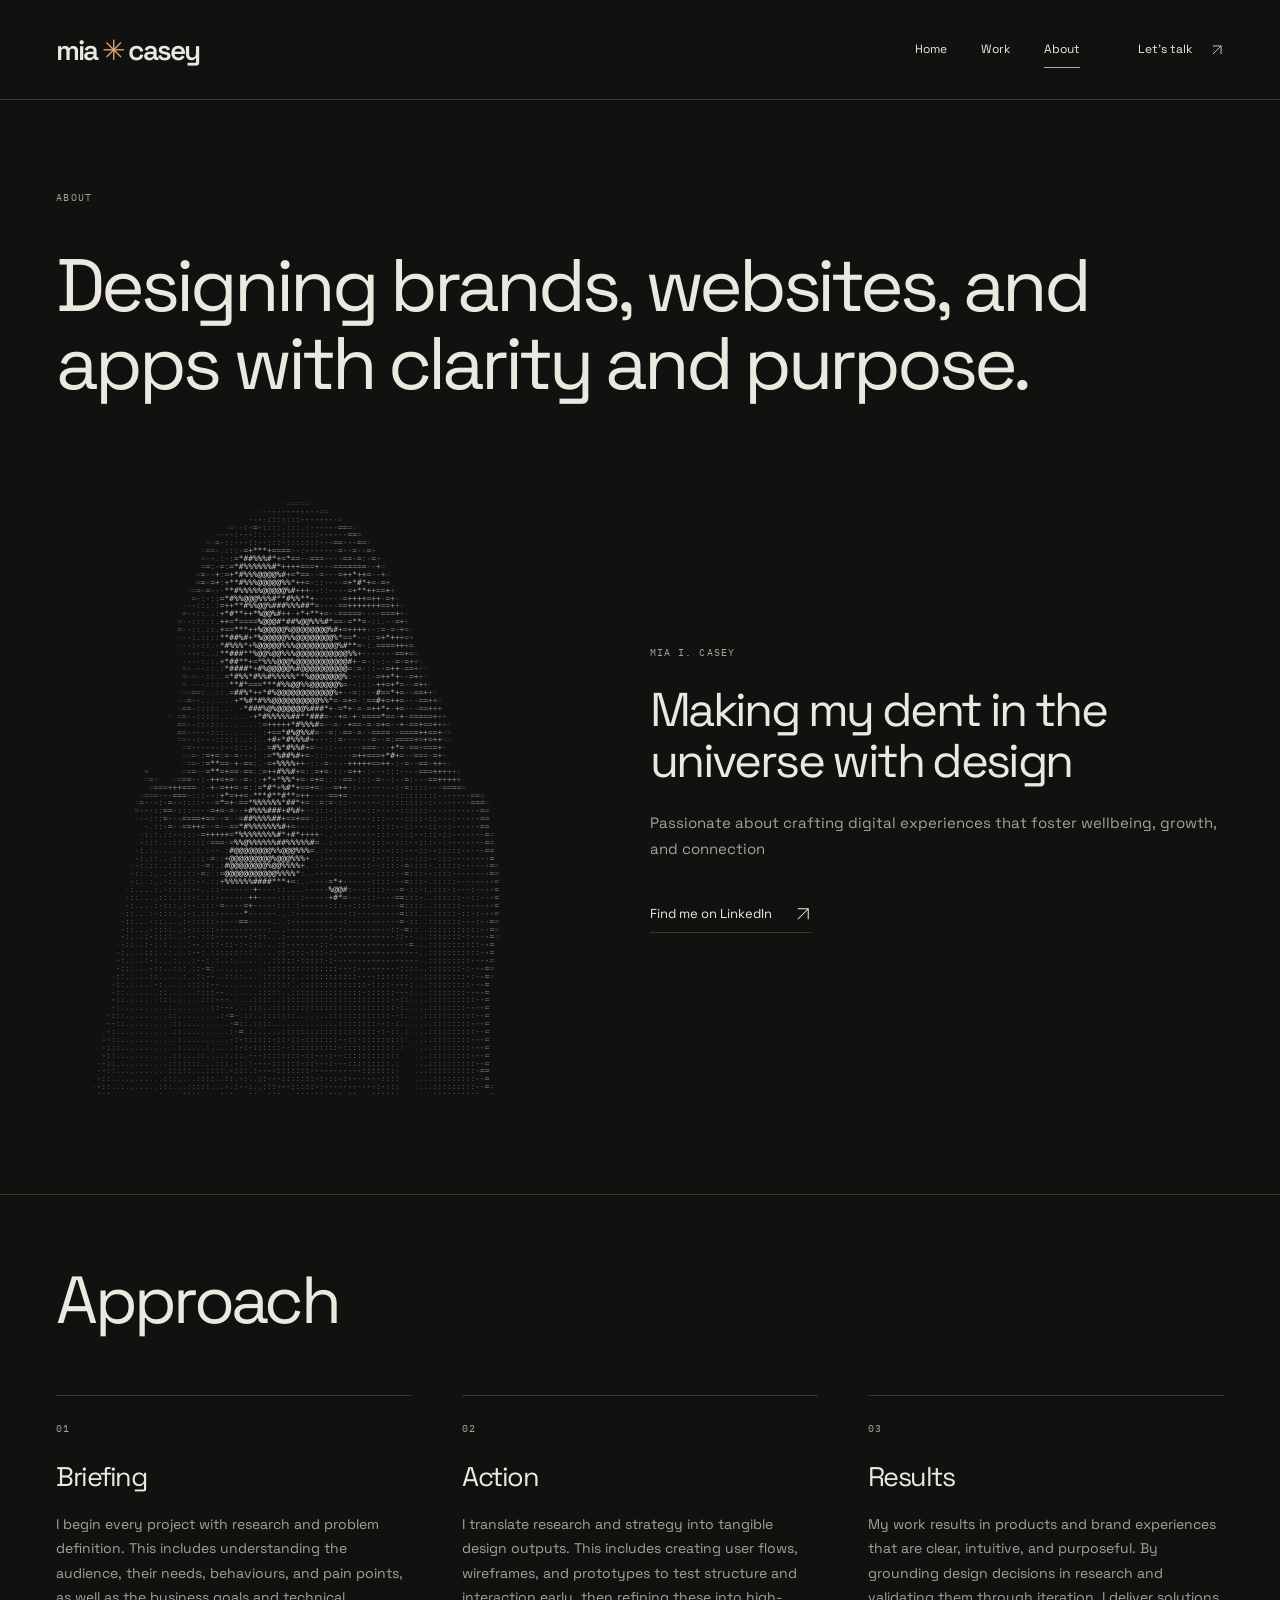
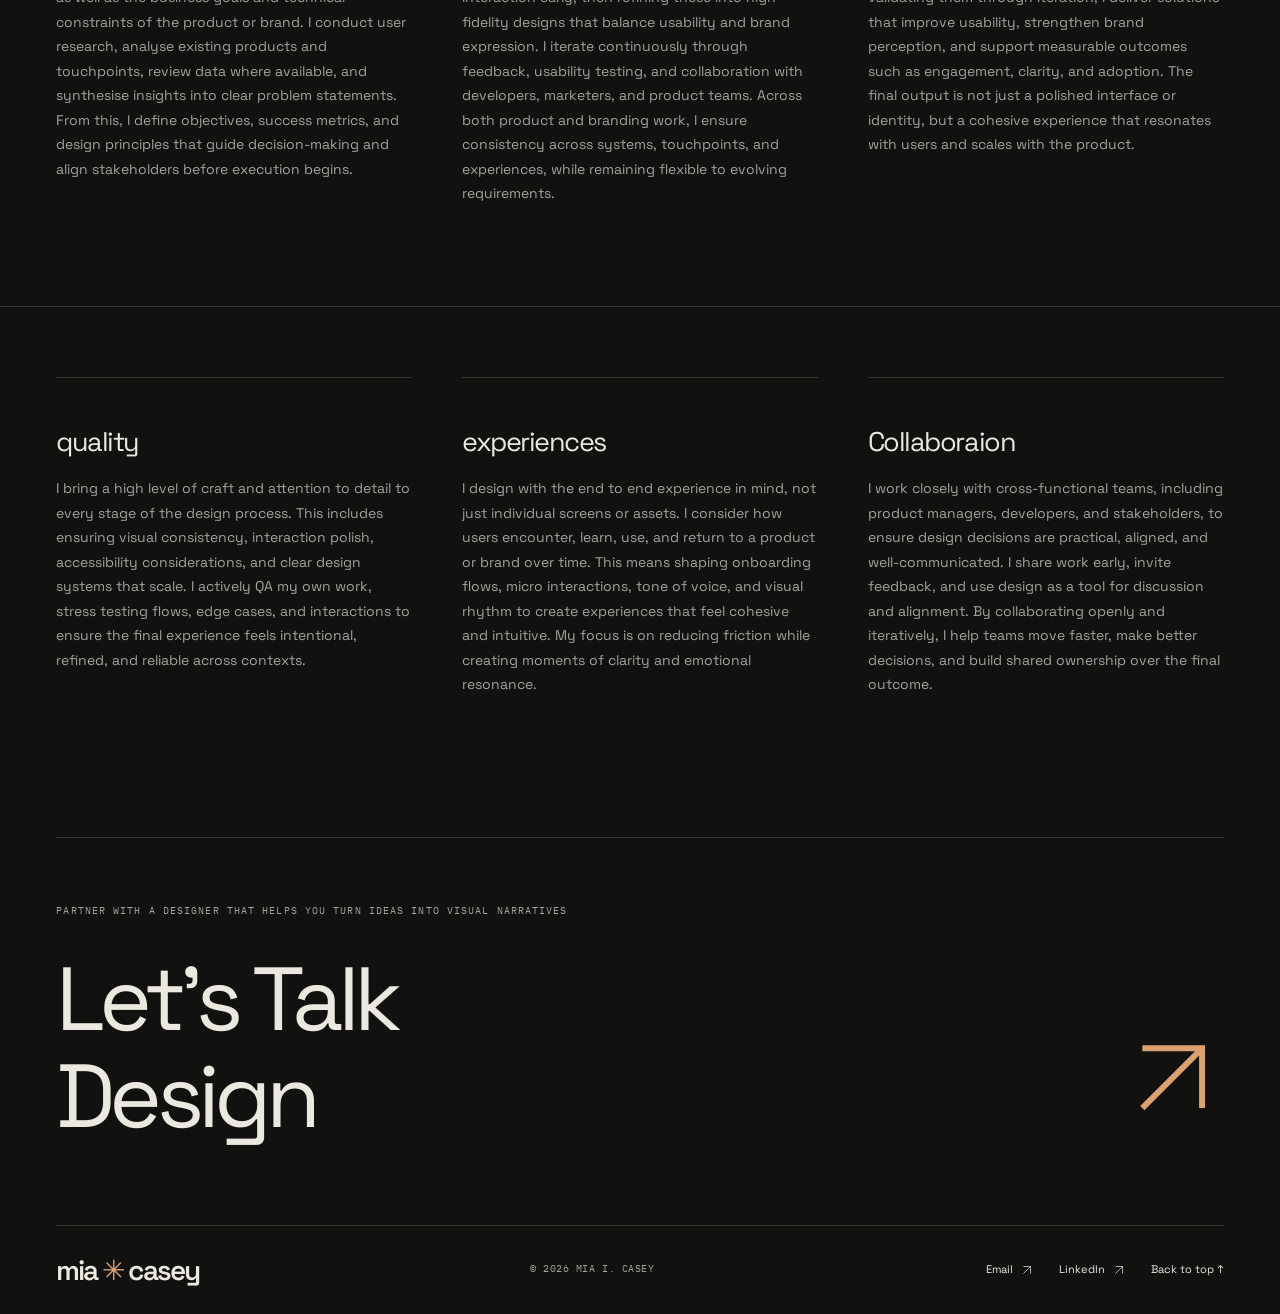
==== commit b8e79a76: "Publish portfolio 63ff647" ====
--- a/about/index.html
+++ b/about/index.html
@@ -1 +1 @@
-<!DOCTYPE html><html lang="en-AU"><head><meta charset="UTF-8"><meta name="viewport" content="width=device-width, initial-scale=1"><title>About — Mia I. Casey</title><meta name="description" content="Designing brands, websites, and apps with clarity and purpose."><meta name="theme-color" content="#111210"><meta name="robots" content="index, follow"><link rel="canonical" href="https://mia-i-casey.github.io/about/"><link rel="icon" href="/favicon.svg" type="image/svg+xml"><meta property="og:title" content="About — Mia I. Casey"><meta property="og:description" content="Designing brands, websites, and apps with clarity and purpose."><meta property="og:type" content="website"><meta property="og:url" content="https://mia-i-casey.github.io/about/"><meta property="og:image" content="https://mia-i-casey.github.io/social.jpg"><meta property="og:image:alt" content="Mia I. Casey — Design, code and everything between"><meta name="twitter:card" content="summary_large_image"><link rel="stylesheet" href="/_astro/Layout.D8EfaNYK.css"></head><body class><a class="skip-link" href="#main">Skip to content</a><header class="site-header shell"><a class="wordmark" href="/" aria-label="Mia I. Casey — home">mia<span class="wordmark-star" aria-hidden="true">✳</span>casey</a><nav aria-label="Main navigation"><a href="/">Home</a><a href="/works">Work</a><a href="/about" aria-current="page">About</a><a class="nav-contact" href="/contact">Let’s talk <svg class viewBox="0 0 24 24" fill="none" width="24" height="24" aria-hidden="true"><path d="M5 19 19 5M5 5h14v14" stroke="currentColor" stroke-width="1.4"></path></svg></a></nav></header><main id="main"><section class="page-heading shell"><span class="eyebrow">ABOUT</span><h1 class="about-heading">Designing brands, websites, and apps with clarity and purpose.</h1></section><section class="about-intro shell"><div class="about-portrait"><img src="/portrait-detailed.webp" srcset="/portrait-detailed-480.webp 480w, /portrait-detailed-800.webp 800w, /portrait-detailed.webp 1024w" sizes="(max-width:700px) 90vw, 43vw" alt="Detailed ASCII portrait of Mia I. Casey with the background removed" width="1024" height="1536"></div><div><span class="eyebrow">MIA I. CASEY</span><h2>Making my dent in the universe with design</h2><p>Passionate about crafting digital experiences that foster wellbeing, growth, and connection</p><a class="text-link" href="https://www.linkedin.com/in/miaicasey/">Find me on LinkedIn<svg class viewBox="0 0 24 24" fill="none" width="24" height="24" aria-hidden="true"><path d="M5 19 19 5M5 5h14v14" stroke="currentColor" stroke-width="1.4"></path></svg></a></div></section><section class="approach shell"><div class="section-top"><h2>Approach</h2></div><div class="approach-grid"><article><span class="eyebrow">01</span><h3>Briefing</h3><p>I begin every project with research and problem definition. This includes understanding the audience, their needs, behaviours, and pain points, as well as the business goals and technical constraints of the product or brand. I conduct user research, analyse existing products and touchpoints, review data where available, and synthesise insights into clear problem statements. From this, I define objectives, success metrics, and design principles that guide decision-making and align stakeholders before execution begins.</p></article><article><span class="eyebrow">02</span><h3>Action</h3><p>I translate research and strategy into tangible design outputs. This includes creating user flows, wireframes, and prototypes to test structure and interaction early, then refining these into high-fidelity designs that balance usability and brand expression. I iterate continuously through feedback, usability testing, and collaboration with developers, marketers, and product teams. Across both product and branding work, I ensure consistency across systems, touchpoints, and experiences, while remaining flexible to evolving requirements.</p></article><article><span class="eyebrow">03</span><h3>Results</h3><p>My work results in products and brand experiences that are clear, intuitive, and purposeful. By grounding design decisions in research and validating them through iteration, I deliver solutions that improve usability, strengthen brand perception, and support measurable outcomes such as engagement, clarity, and adoption. The final output is not just a polished interface or identity, but a cohesive experience that resonates with users and scales with the product.</p></article></div></section><section class="approach shell"><div class="approach-grid"><article><h3>quality</h3><p>I bring a high level of craft and attention to detail to every stage of the design process. This includes ensuring visual consistency, interaction polish, accessibility considerations, and clear design systems that scale. I actively QA my own work, stress testing flows, edge cases, and interactions to ensure the final experience feels intentional, refined, and reliable across contexts.</p></article><article><h3>experiences</h3><p>I design with the end to end experience in mind, not just individual screens or assets. I consider how users encounter, learn, use, and return to a product or brand over time. This means shaping onboarding flows, micro interactions, tone of voice, and visual rhythm to create experiences that feel cohesive and intuitive. My focus is on reducing friction while creating moments of clarity and emotional resonance.</p></article><article><h3>Collaboraion</h3><p>I work closely with cross-functional teams, including product managers, developers, and stakeholders, to ensure design decisions are practical, aligned, and well-communicated. I share work early, invite feedback, and use design as a tool for discussion and alignment. By collaborating openly and iteratively, I help teams move faster, make better decisions, and build shared ownership over the final outcome.</p></article></div></section></main><footer class="site-footer shell"><div class="footer-top"><p class="eyebrow">Partner with a designer that helps you turn ideas into visual narratives</p><a class="footer-contact" href="mailto:miaicasey1971@gmail.com">Let's Talk<br>Design<svg class viewBox="0 0 24 24" fill="none" width="24" height="24" aria-hidden="true"><path d="M5 19 19 5M5 5h14v14" stroke="currentColor" stroke-width="1.4"></path></svg></a></div><div class="footer-bottom"><a class="wordmark" href="/">mia<span aria-hidden="true">✳</span>casey</a><span class="mono">© 2026 MIA I. CASEY</span><div><a href="mailto:miaicasey1971@gmail.com">Email <svg class viewBox="0 0 24 24" fill="none" width="24" height="24" aria-hidden="true"><path d="M5 19 19 5M5 5h14v14" stroke="currentColor" stroke-width="1.4"></path></svg></a><a href="https://www.linkedin.com/in/miaicasey/">LinkedIn <svg class viewBox="0 0 24 24" fill="none" width="24" height="24" aria-hidden="true"><path d="M5 19 19 5M5 5h14v14" stroke="currentColor" stroke-width="1.4"></path></svg></a><a href="#top" data-back-top>Back to top ↑</a></div></div></footer><script type="module">if(document.querySelectorAll(`[data-back-top]`).forEach(e=>e.addEventListener(`click`,e=>{e.preventDefault(),window.scrollTo({top:0,behavior:matchMedia(`(prefers-reduced-motion: reduce)`).matches?`instant`:`smooth`}),document.querySelector(`.wordmark`)?.focus({preventScroll:!0})})),!matchMedia(`(prefers-reduced-motion: reduce)`).matches&&`IntersectionObserver`in window){let e=new IntersectionObserver(t=>t.forEach(t=>{t.isIntersecting&&(t.target.classList.add(`is-visible`),e.unobserve(t.target))}),{threshold:.08});document.querySelectorAll(`[data-reveal]`).forEach(t=>e.observe(t))}</script></body></html>+<!DOCTYPE html><html lang="en-AU"><head><meta charset="UTF-8"><meta name="viewport" content="width=device-width, initial-scale=1"><title>About — Mia I. Casey</title><meta name="description" content="Designing brands, websites, and apps with clarity and purpose."><meta name="theme-color" content="#111210"><meta name="robots" content="index, follow"><link rel="canonical" href="https://mia-i-casey.github.io/about/"><link rel="icon" href="/favicon.svg" type="image/svg+xml"><meta property="og:title" content="About — Mia I. Casey"><meta property="og:description" content="Designing brands, websites, and apps with clarity and purpose."><meta property="og:type" content="website"><meta property="og:url" content="https://mia-i-casey.github.io/about/"><meta property="og:image" content="https://mia-i-casey.github.io/social.jpg"><meta property="og:image:alt" content="Mia I. Casey — Design, code and everything between"><meta name="twitter:card" content="summary_large_image"><link rel="stylesheet" href="/_astro/Layout.C02AAaQJ.css"></head><body class><a class="skip-link" href="#main">Skip to content</a><header class="site-header shell"><a class="wordmark" href="/" aria-label="Mia I. Casey — home">mia<span class="wordmark-star" aria-hidden="true">✳</span>casey</a><nav aria-label="Main navigation"><a href="/">Home</a><a href="/works">Work</a><a href="/about" aria-current="page">About</a><a class="nav-contact" href="/contact">Let’s talk <svg class viewBox="0 0 24 24" fill="none" width="24" height="24" aria-hidden="true"><path d="M5 19 19 5M5 5h14v14" stroke="currentColor" stroke-width="1.4"></path></svg></a></nav></header><main id="main"><section class="page-heading shell"><span class="eyebrow">ABOUT</span><h1 class="about-heading">Designing brands, websites, and apps with clarity and purpose.</h1></section><section class="about-intro shell"><div class="about-portrait"><img src="/portrait-ascii.svg" alt="Detailed ASCII portrait of Mia I. Casey with the background removed" width="1024" height="1536"></div><div><span class="eyebrow">MIA I. CASEY</span><h2>Making my dent in the universe with design</h2><p>Passionate about crafting digital experiences that foster wellbeing, growth, and connection</p><a class="text-link" href="https://www.linkedin.com/in/miaicasey/">Find me on LinkedIn<svg class viewBox="0 0 24 24" fill="none" width="24" height="24" aria-hidden="true"><path d="M5 19 19 5M5 5h14v14" stroke="currentColor" stroke-width="1.4"></path></svg></a></div></section><section class="approach shell"><div class="section-top"><h2>Approach</h2></div><div class="approach-grid"><article><span class="eyebrow">01</span><h3>Briefing</h3><p>I begin every project with research and problem definition. This includes understanding the audience, their needs, behaviours, and pain points, as well as the business goals and technical constraints of the product or brand. I conduct user research, analyse existing products and touchpoints, review data where available, and synthesise insights into clear problem statements. From this, I define objectives, success metrics, and design principles that guide decision-making and align stakeholders before execution begins.</p></article><article><span class="eyebrow">02</span><h3>Action</h3><p>I translate research and strategy into tangible design outputs. This includes creating user flows, wireframes, and prototypes to test structure and interaction early, then refining these into high-fidelity designs that balance usability and brand expression. I iterate continuously through feedback, usability testing, and collaboration with developers, marketers, and product teams. Across both product and branding work, I ensure consistency across systems, touchpoints, and experiences, while remaining flexible to evolving requirements.</p></article><article><span class="eyebrow">03</span><h3>Results</h3><p>My work results in products and brand experiences that are clear, intuitive, and purposeful. By grounding design decisions in research and validating them through iteration, I deliver solutions that improve usability, strengthen brand perception, and support measurable outcomes such as engagement, clarity, and adoption. The final output is not just a polished interface or identity, but a cohesive experience that resonates with users and scales with the product.</p></article></div></section><section class="approach shell"><div class="approach-grid"><article><h3>quality</h3><p>I bring a high level of craft and attention to detail to every stage of the design process. This includes ensuring visual consistency, interaction polish, accessibility considerations, and clear design systems that scale. I actively QA my own work, stress testing flows, edge cases, and interactions to ensure the final experience feels intentional, refined, and reliable across contexts.</p></article><article><h3>experiences</h3><p>I design with the end to end experience in mind, not just individual screens or assets. I consider how users encounter, learn, use, and return to a product or brand over time. This means shaping onboarding flows, micro interactions, tone of voice, and visual rhythm to create experiences that feel cohesive and intuitive. My focus is on reducing friction while creating moments of clarity and emotional resonance.</p></article><article><h3>Collaboraion</h3><p>I work closely with cross-functional teams, including product managers, developers, and stakeholders, to ensure design decisions are practical, aligned, and well-communicated. I share work early, invite feedback, and use design as a tool for discussion and alignment. By collaborating openly and iteratively, I help teams move faster, make better decisions, and build shared ownership over the final outcome.</p></article></div></section></main><footer class="site-footer shell"><div class="footer-top"><p class="eyebrow">Partner with a designer that helps you turn ideas into visual narratives</p><a class="footer-contact" href="mailto:miaicasey1971@gmail.com">Let's Talk<br>Design<svg class viewBox="0 0 24 24" fill="none" width="24" height="24" aria-hidden="true"><path d="M5 19 19 5M5 5h14v14" stroke="currentColor" stroke-width="1.4"></path></svg></a></div><div class="footer-bottom"><a class="wordmark" href="/">mia<span aria-hidden="true">✳</span>casey</a><span class="mono">© 2026 MIA I. CASEY</span><div><a href="mailto:miaicasey1971@gmail.com">Email <svg class viewBox="0 0 24 24" fill="none" width="24" height="24" aria-hidden="true"><path d="M5 19 19 5M5 5h14v14" stroke="currentColor" stroke-width="1.4"></path></svg></a><a href="https://www.linkedin.com/in/miaicasey/">LinkedIn <svg class viewBox="0 0 24 24" fill="none" width="24" height="24" aria-hidden="true"><path d="M5 19 19 5M5 5h14v14" stroke="currentColor" stroke-width="1.4"></path></svg></a><a href="#top" data-back-top>Back to top ↑</a></div></div></footer><script type="module">if(document.querySelectorAll(`[data-back-top]`).forEach(e=>e.addEventListener(`click`,e=>{e.preventDefault(),window.scrollTo({top:0,behavior:matchMedia(`(prefers-reduced-motion: reduce)`).matches?`instant`:`smooth`}),document.querySelector(`.wordmark`)?.focus({preventScroll:!0})})),!matchMedia(`(prefers-reduced-motion: reduce)`).matches&&`IntersectionObserver`in window){let e=new IntersectionObserver(t=>t.forEach(t=>{t.isIntersecting&&(t.target.classList.add(`is-visible`),e.unobserve(t.target))}),{threshold:.08});document.querySelectorAll(`[data-reveal]`).forEach(t=>e.observe(t))}</script></body></html>
--- a/_astro/Layout.C02AAaQJ.css
+++ b/_astro/Layout.C02AAaQJ.css
@@ -0,0 +1 @@
+@font-face{font-family:Space Grotesk Variable;font-style:normal;font-display:swap;font-weight:300 700;src:url(/_astro/space-grotesk-vietnamese-wght-normal.D0rl6rjA.woff2)format("woff2-variations");unicode-range:U+102-103,U+110-111,U+128-129,U+168-169,U+1A0-1A1,U+1AF-1B0,U+300-301,U+303-304,U+308-309,U+323,U+329,U+1EA0-1EF9,U+20AB}@font-face{font-family:Space Grotesk Variable;font-style:normal;font-display:swap;font-weight:300 700;src:url(/_astro/space-grotesk-latin-ext-wght-normal.D9tNdqV9.woff2)format("woff2-variations");unicode-range:U+100-2BA,U+2BD-2C5,U+2C7-2CC,U+2CE-2D7,U+2DD-2FF,U+304,U+308,U+329,U+1D00-1DBF,U+1E00-1E9F,U+1EF2-1EFF,U+2020,U+20A0-20AB,U+20AD-20C0,U+2113,U+2C60-2C7F,U+A720-A7FF}@font-face{font-family:Space Grotesk Variable;font-style:normal;font-display:swap;font-weight:300 700;src:url(/_astro/space-grotesk-latin-wght-normal.BhU9QXUp.woff2)format("woff2-variations");unicode-range:U+??,U+131,U+152-153,U+2BB-2BC,U+2C6,U+2DA,U+2DC,U+304,U+308,U+329,U+2000-206F,U+20AC,U+2122,U+2191,U+2193,U+2212,U+2215,U+FEFF,U+FFFD}@font-face{font-family:IBM Plex Mono;font-style:normal;font-display:swap;font-weight:400;src:url(/_astro/ibm-plex-mono-cyrillic-ext-400-normal.xuaO2J-f.woff2)format("woff2"),url(/_astro/ibm-plex-mono-cyrillic-ext-400-normal.DMdlQ8Kv.woff)format("woff");unicode-range:U+460-52F,U+1C80-1C8A,U+20B4,U+2DE0-2DFF,U+A640-A69F,U+FE2E-FE2F}@font-face{font-family:IBM Plex Mono;font-style:normal;font-display:swap;font-weight:400;src:url(/_astro/ibm-plex-mono-cyrillic-400-normal.BSMlKf0J.woff2)format("woff2"),url(/_astro/ibm-plex-mono-cyrillic-400-normal.CEL4l2ZJ.woff)format("woff");unicode-range:U+301,U+400-45F,U+490-491,U+4B0-4B1,U+2116}@font-face{font-family:IBM Plex Mono;font-style:normal;font-display:swap;font-weight:400;src:url(/_astro/ibm-plex-mono-vietnamese-400-normal.BulugwFq.woff2)format("woff2"),url(/_astro/ibm-plex-mono-vietnamese-400-normal.DDuiU_S-.woff)format("woff");unicode-range:U+102-103,U+110-111,U+128-129,U+168-169,U+1A0-1A1,U+1AF-1B0,U+300-301,U+303-304,U+308-309,U+323,U+329,U+1EA0-1EF9,U+20AB}@font-face{font-family:IBM Plex Mono;font-style:normal;font-display:swap;font-weight:400;src:url(/_astro/ibm-plex-mono-latin-ext-400-normal.BmRBH3aV.woff2)format("woff2"),url(/_astro/ibm-plex-mono-latin-ext-400-normal.D3D2R8hC.woff)format("woff");unicode-range:U+100-2BA,U+2BD-2C5,U+2C7-2CC,U+2CE-2D7,U+2DD-2FF,U+304,U+308,U+329,U+1D00-1DBF,U+1E00-1E9F,U+1EF2-1EFF,U+2020,U+20A0-20AB,U+20AD-20C0,U+2113,U+2C60-2C7F,U+A720-A7FF}@font-face{font-family:IBM Plex Mono;font-style:normal;font-display:swap;font-weight:400;src:url(/_astro/ibm-plex-mono-latin-400-normal.DMJ8VG8y.woff2)format("woff2"),url(/_astro/ibm-plex-mono-latin-400-normal.CvHOgSBP.woff)format("woff");unicode-range:U+??,U+131,U+152-153,U+2BB-2BC,U+2C6,U+2DA,U+2DC,U+304,U+308,U+329,U+2000-206F,U+20AC,U+2122,U+2191,U+2193,U+2212,U+2215,U+FEFF,U+FFFD}@layer reset{*,:before,:after{box-sizing:border-box}html{scroll-behavior:smooth;scroll-padding-top:32px}body,h1,h2,h3,p,figure{margin:0}img,svg,canvas{max-width:100%;display:block}a{color:inherit;text-decoration:none}button{font:inherit;color:inherit}button,a{-webkit-tap-highlight-color:transparent}button{cursor:pointer}[hidden]{display:none!important}}@layer base{:root{--bg:#111210;--panel:#191b17;--ink:#ebe8df;--muted:#a2a49a;--accent:#dda16f;--line:#35382f;--mono:"IBM Plex Mono",monospace;--sans:"Space Grotesk Variable",sans-serif;--gutter:clamp(24px,4.4vw,80px)}html{background:var(--bg);color:var(--ink);font-family:var(--sans);font-synthesis:none}body{line-height:1.6;overflow-x:clip}::selection{background:var(--accent);color:var(--bg)}:focus-visible{outline:2px solid var(--accent);outline-offset:7px}h1,h2,h3{letter-spacing:-.055em;text-wrap:balance;font-weight:400;line-height:1.06}h1{font-size:clamp(56px,7.5vw,112px)}h2{font-size:clamp(40px,5.2vw,76px)}h3{font-size:32px}p{font-size:16px;line-height:1.75}.mono,.eyebrow{font-family:var(--mono);letter-spacing:.055em;font-size:10px;line-height:1.65}.eyebrow{text-transform:uppercase;color:var(--muted);letter-spacing:.11em;display:block}.muted{color:var(--muted)}.accent{color:var(--accent)}.shell{width:100%;max-width:1640px;padding-inline:var(--gutter);margin-inline:auto}.skip-link{background:var(--ink);color:var(--bg);z-index:99;padding:12px 20px;position:fixed;top:-100px;left:20px}.skip-link:focus{top:12px}.text-link{border-bottom:1px solid var(--line);align-items:center;gap:22px;width:fit-content;padding-block:8px;font-size:13px;line-height:1.5;display:inline-flex}.text-link svg{width:18px;height:18px;transition:transform .25s}.text-link:hover svg,.text-link:focus-visible svg{transform:translate(4px)}a:hover{color:var(--accent)}.count{font-family:var(--mono);color:var(--muted);font-size:10px}}@layer layout{.site-header{border-bottom:1px solid var(--line);justify-content:space-between;align-items:center;min-height:100px;display:flex}.wordmark{letter-spacing:-.07em;align-items:center;gap:3px;font-size:28px;font-weight:600;line-height:1;display:inline-flex}.wordmark span{color:var(--accent);margin:0 2px;font-size:28px}.site-header nav{align-items:center;gap:34px;font-size:12px;display:flex}.site-header nav a{padding-block:12px;position:relative}.site-header nav a[aria-current=page]:after{content:"";background:var(--accent);height:1px;position:absolute;bottom:3px;left:0;right:0}.site-header .nav-contact{align-items:center;gap:18px;margin-left:24px;display:inline-flex}.nav-contact svg{width:14px;height:14px}.hero{isolation:isolate;height:calc(100svh - 100px);min-height:740px;max-height:940px;position:relative}.hero-kicker{color:var(--ink);align-items:center;gap:10px;display:flex;position:absolute;top:55px}.status-dot{background:var(--accent);border-radius:50%;width:5px;height:5px;box-shadow:0 0 0 4px #dda16f0d}.hero-copy{z-index:2;pointer-events:none;padding-top:175px;position:relative}.hero-copy h1{letter-spacing:-.07em;font-size:clamp(76px,8.2vw,126px);line-height:.99}.hero-copy h1 span{color:var(--accent)}.hero-copy p{max-width:355px;color:var(--muted);margin-top:36px;font-size:14px}.hero-copy .text-link{pointer-events:auto;margin-top:22px}.hero-art{right:var(--gutter);z-index:1;width:43%;max-width:565px;position:absolute;top:26px;bottom:100px}.hero-art ascii-portrait{height:100%}.hero-art .portrait-surface{aspect-ratio:auto;height:100%}.hero-art .portrait-caption{margin-top:0}.hero-bottom{bottom:30px;left:var(--gutter);right:var(--gutter);color:var(--muted);border-top:1px solid var(--line);justify-content:space-between;padding-top:20px;display:flex;position:absolute}.work-section,.lab-section{padding-top:95px;padding-bottom:105px}.section-top{justify-content:space-between;align-items:flex-end;gap:24px;margin-bottom:60px;display:flex}.section-top .eyebrow{margin-bottom:30px}.section-top>p{color:var(--muted);font-size:13px}.project-grid{grid-template-columns:1.15fr 1fr;align-items:start;gap:80px 6vw;display:grid}.project-grid .project-card:nth-child(2n){padding-top:130px}.home .project-grid .project-card:nth-child(3){grid-column:1/-1;width:78%}.home .project-grid .project-card:nth-child(3) .project-image{aspect-ratio:1.85}.statement{border-top:1px solid var(--line);border-bottom:1px solid var(--line);padding-block:100px}.statement>h2{margin:50px 0;font-size:clamp(43px,6.2vw,92px);line-height:1.15}.statement>h2 span{color:var(--accent)}.statement-end{flex-wrap:wrap;justify-content:space-between;align-items:flex-end;gap:30px;padding-left:50%;display:flex}.statement-end p{max-width:420px;color:var(--muted);font-size:14px}.site-footer{margin-top:40px}.footer-top{border-top:1px solid var(--line);padding-block:65px 80px}.footer-contact{letter-spacing:-.065em;justify-content:space-between;align-items:flex-end;margin-top:32px;font-size:clamp(48px,7vw,104px);line-height:1.08;display:flex}.footer-contact svg{width:clamp(45px,8vw,110px);height:auto;color:var(--accent);margin-bottom:15px}.footer-bottom{border-top:1px solid var(--line);justify-content:space-between;align-items:center;gap:25px;padding-block:30px;display:flex}.footer-bottom>.mono{color:var(--muted)}.footer-bottom>div{gap:26px;font-size:11px;display:flex}.footer-bottom a:not(.wordmark){align-items:center;gap:8px;display:flex}.footer-bottom svg{width:12px;height:12px}.page-heading{padding-block:90px 80px}.page-heading .eyebrow{margin-bottom:40px}.page-heading p{color:var(--muted);max-width:460px;margin-top:35px}.page-heading h1{position:relative}.page-heading .about-heading{max-width:1100px;font-size:clamp(43px,5.8vw,84px)}.work-list{padding-bottom:100px}}@layer components{ascii-portrait{width:100%;display:block;position:relative}.portrait-surface{aspect-ratio:1363/2048;isolation:isolate;border:0;outline:0;width:100%;position:relative;mask-image:linear-gradient(#000 0% 76%,#0000 100%)}.portrait-fallback,.portrait-canvas{width:100%;height:100%;position:absolute;inset:0}.portrait-fallback{object-fit:contain;filter:grayscale()}.portrait-canvas{opacity:0;pointer-events:none}.portrait-canvas canvas{width:100%;height:100%}ascii-portrait:is([data-state=ready],[data-state=active]) .portrait-canvas{opacity:1}ascii-portrait:is([data-state=ready],[data-state=active]) .portrait-fallback{opacity:0}.portrait-caption{z-index:2;color:var(--muted);justify-content:space-between;align-items:center;gap:12px;margin-top:12px;display:flex;position:relative}.portrait-caption .mono{font-size:8px}.motion-toggle{border:none;border-bottom:1px solid var(--line);font-family:var(--mono);white-space:nowrap;clip-path:inset(50%);white-space:nowrap;background:0 0;width:1px;height:1px;padding:8px 0;font-size:9px;position:absolute;bottom:0;right:0;overflow:hidden}.motion-toggle:focus-visible{clip-path:none;background:var(--bg);z-index:3;width:auto;height:auto;padding:8px 12px}.motion-toggle:hover{color:var(--accent)}.project-image{aspect-ratio:1.3;background:var(--panel);display:block;position:relative;overflow:hidden}.project-image img{object-fit:contain;background:#080908;width:100%;height:100%;transition:transform .65s cubic-bezier(.2,.7,.3,1)}.project-image:hover img{transform:scale(1.035)}.project-open{background:var(--ink);color:var(--bg);border-radius:50%;place-items:center;width:40px;height:40px;transition:background .2s,transform .2s;display:grid;position:absolute;bottom:17px;right:17px}.project-open svg{width:19px;height:19px}.project-image:hover .project-open{background:var(--accent);transform:rotate(45deg)}.project-heading{align-items:baseline;gap:20px;margin-top:23px;display:flex}.project-index{color:var(--muted);font-size:9px}.project-heading h3{font-size:28px}.project-heading p{color:var(--muted);max-width:390px;margin-top:9px;font-size:13px;line-height:1.65}.project-tags{border-top:1px solid var(--line);text-transform:uppercase;color:var(--muted);margin-top:24px;padding-top:14px;font-size:9px}.experiment-banner{border:1px solid var(--line);background:#1b1d17;grid-template-columns:1fr 1fr;align-items:center;gap:7vw;padding:40px 6vw 40px 0;display:grid;overflow:hidden}.experiment-banner:hover{color:var(--ink)}.experiment-image{height:385px;position:relative;overflow:hidden}.experiment-image img{object-fit:cover;object-position:center 22%;filter:grayscale();width:100%;height:100%;transition:transform .7s;mask-image:radial-gradient(#000 10%,#0000 75%)}.experiment-banner:hover img{transform:scale(1.08)}.experiment-banner h3,.experiment-banner h2{margin:24px 0;font-size:clamp(34px,4.2vw,64px)}.experiment-banner p{color:var(--muted);margin-bottom:26px;font-size:13px}.experiment-banner .text-link{color:var(--accent)}.experiment-number{color:var(--accent);place-items:center;height:100%;font-size:180px;display:grid}.experiments-list{gap:30px;padding-bottom:80px;display:grid}.experiment-detail{grid-template-columns:1fr 1fr;align-items:start;gap:9vw;padding-bottom:80px;display:grid}.experiment-demo{justify-self:center;width:100%;max-width:480px}.experiment-detail .prose{padding-top:45px}.heading-star{color:var(--accent);vertical-align:middle;margin-left:.5em;font-size:1.2em;font-weight:300;display:inline-block}.case-heading{padding-top:65px;padding-bottom:50px}.back-link{width:fit-content;margin-bottom:45px}.case-heading-row{justify-content:space-between;align-items:flex-end;gap:25px;display:flex}.case-heading-row h1{font-size:clamp(54px,7.3vw,110px)}.case-heading-row>.eyebrow{text-align:right;max-width:220px;padding-bottom:10px;font-size:9px}.case-subtitle{color:var(--muted);letter-spacing:-.025em;margin-top:25px;font-size:clamp(20px,2.4vw,32px);line-height:1.3}.case-cover img{object-fit:contain;background:#090a08;width:100%;height:auto;max-height:740px}.case-main{grid-template-columns:1fr 2.1fr;gap:10vw;margin-block:90px;display:grid}.case-aside{align-self:start;position:sticky;top:40px}.case-aside>div{margin-bottom:30px}.case-aside h2{margin-bottom:10px}.case-aside p,.case-aside li{color:var(--ink);font-size:13px;line-height:1.8}.case-aside ul{margin:0;padding:0;list-style:none}.prose{max-width:760px}.prose h2{letter-spacing:-.04em;margin:55px 0 24px;font-size:clamp(28px,3vw,42px);line-height:1.16}.prose h2:first-child{margin-top:0}.prose p{color:#b5b7ad;margin-bottom:20px;font-size:16px;line-height:1.85}.prose a{text-underline-offset:4px;text-decoration:underline}.prose ul{color:#b5b7ad;padding-left:20px}.prose li{margin-bottom:8px}.prose img{height:auto}.case-gallery{gap:50px;margin-bottom:100px;display:grid}.case-gallery figure{background:var(--panel);padding:30px}.case-gallery img{object-fit:contain;width:auto;max-width:100%;height:auto;max-height:1000px;margin:auto}.case-gallery figcaption{color:var(--muted);text-align:center;margin-top:25px;font-size:10px}.next-project{margin-block:70px}.next-project>a{letter-spacing:-.05em;border-top:1px solid var(--line);justify-content:space-between;align-items:center;margin-top:20px;padding:32px 0;font-size:clamp(40px,6vw,90px);line-height:1.1;display:flex}.next-project svg{width:55px;height:55px;color:var(--accent)}.about-intro{grid-template-columns:1fr 1.2fr;align-items:center;gap:9vw;padding-bottom:100px;display:grid}.about-portrait{max-height:610px;overflow:hidden}.about-portrait img{filter:grayscale();object-fit:cover;object-position:50% 15%;object-fit:contain;width:100%;height:610px}.about-intro h2{margin:24px 0;font-size:clamp(34px,3.7vw,54px)}.about-intro p{color:var(--muted);margin-bottom:24px;font-size:15px}.about-intro .text-link{margin-top:10px}.approach{border-top:1px solid var(--line);padding-block:70px 100px}.approach .section-top{align-items:flex-start}.approach-grid{grid-template-columns:repeat(3,1fr);gap:50px;display:grid}.approach-grid article{border-top:1px solid var(--line);padding-top:25px}.approach-grid h3{margin:25px 0 20px;font-size:27px}.approach-grid p{color:var(--muted);font-size:14px}.contact-page{padding-top:100px;padding-bottom:100px}.contact-page>.eyebrow{margin-bottom:35px}.contact-page>p{color:var(--muted);margin-top:35px}.contact-links{max-width:800px;margin-top:65px}.contact-links>a{border-top:1px solid var(--line);letter-spacing:-.04em;overflow-wrap:anywhere;justify-content:space-between;align-items:center;gap:20px;padding:30px 0;font-size:clamp(20px,3.1vw,42px);display:flex}.contact-links .eyebrow{margin-bottom:10px}.contact-links svg{color:var(--accent);flex-shrink:0;width:36px;height:36px}.not-found{min-height:70vh}.not-found .text-link{margin-top:30px}@media (prefers-reduced-motion:no-preference){[data-reveal].is-visible{animation:.65s ease-out both appear}@keyframes appear{0%{transform:translateY(18px)}to{transform:none}}}}@layer responsive{@media (width>=1600px){.hero-art{right:100px}.hero-copy{padding-top:210px}}@media (width<=1000px){.site-header{min-height:86px}.hero{height:auto;min-height:700px}.hero-copy{padding-top:165px}.hero-copy h1{font-size:8.9vw}.hero-art{width:46%;top:65px}.hero-copy p{max-width:300px}.hero-bottom{font-size:8px}.portrait-caption{flex-direction:column;gap:0}.project-grid{column-gap:5vw}.project-grid .project-card:nth-child(2n){padding-top:85px}.footer-bottom{flex-wrap:wrap}.case-main{gap:7vw}.case-heading-row{flex-direction:column;align-items:flex-start}.case-heading-row>.eyebrow{text-align:left;max-width:none}.approach-grid{gap:30px}}@media (width<=700px){:root{--gutter:24px}.site-header{flex-wrap:wrap;align-content:center;gap:13px;min-height:92px;padding-block:16px}.wordmark,.wordmark span{font-size:25px}.site-header nav{justify-content:space-between;gap:14px;width:100%;font-size:10px}.site-header nav a{padding:0}.site-header .nav-contact{gap:8px;margin-left:auto}.nav-contact svg{width:11px;height:11px}.site-header nav a[aria-current=page]:after{bottom:-5px}.hero{height:auto;min-height:0;padding-top:32px;padding-bottom:0;display:grid}.hero-kicker{font-size:8px;position:static}.hero-copy{padding-top:33px}.hero-copy h1{letter-spacing:-.065em;font-size:clamp(49px,10.3vw,72px);line-height:1.02}.hero-copy p{max-width:330px;margin-top:23px;font-size:13px}.hero-copy .text-link{margin-top:14px}.hero-art{grid-row:3;justify-self:center;width:100%;max-width:365px;margin-top:5px;position:relative;top:auto;bottom:auto;right:auto}.hero-art ascii-portrait{height:auto}.hero-art .portrait-surface{aspect-ratio:1363/1800;height:auto;max-height:440px}.portrait-fallback{object-fit:contain;filter:grayscale()}.portrait-caption{flex-direction:row;margin-top:10px}.portrait-caption .mono{font-size:7px}.hero-bottom{gap:12px;margin-top:25px;padding-block:20px;font-size:7px;position:static}.hero-bottom span:last-child{display:none}.work-section,.lab-section{padding-block:60px}.section-top{align-items:flex-start;margin-bottom:35px}.section-top .eyebrow{margin-bottom:18px;font-size:8px}.section-top .text-link{white-space:nowrap;gap:10px;margin-top:3px;font-size:10px}.section-top .count{display:none}.section-top h2{font-size:42px}.project-grid{grid-template-columns:1fr;gap:45px}.project-grid .project-card:nth-child(2n){padding-top:0}.home .project-grid .project-card:nth-child(3){width:100%}.home .project-grid .project-card:nth-child(3) .project-image,.project-image{aspect-ratio:1.35}.project-heading h3{font-size:27px}.project-heading{gap:14px;margin-top:18px}.project-heading p{font-size:12px}.project-tags{margin-top:18px;font-size:8px}.project-open{width:34px;height:34px;bottom:12px;right:12px}.statement{padding-block:60px}.statement>.eyebrow{font-size:8px}.statement>h2{margin:30px 0;font-size:38px;line-height:1.2}.statement-end{gap:20px;padding-left:0}.statement-end p{font-size:13px}.lab-section .section-top>p{text-align:right;max-width:110px;font-size:11px}.experiment-banner{grid-template-columns:1fr;gap:0;padding:0 24px 32px}.experiment-image{height:260px;margin-inline:-24px}.experiment-banner h2,.experiment-banner h3{margin:18px 0;font-size:40px}.experiment-banner .eyebrow{font-size:8px}.experiment-banner p{font-size:12px}.experiment-detail{grid-template-columns:1fr;gap:50px}.experiment-detail .prose{padding-top:0}.experiment-demo{max-width:365px}.footer-top{padding-block:45px}.footer-top>.eyebrow{font-size:8px}.footer-contact{font-size:43px}.footer-contact svg{width:35px;margin-bottom:7px}.footer-bottom{gap:24px;padding-block:25px}.footer-bottom>.mono{font-size:8px}.footer-bottom>div{justify-content:space-between;width:100%;font-size:10px}.site-footer{margin-top:0}.page-heading{padding-block:55px 50px}.page-heading .eyebrow{margin-bottom:25px;font-size:8px}.page-heading h1{font-size:clamp(43px,10vw,66px)}.page-heading p{margin-top:25px;font-size:13px}.heading-star{margin-left:.15em;font-size:1em}.work-list{padding-bottom:50px}.case-heading{padding-top:45px;padding-bottom:30px}.case-heading h1{font-size:clamp(43px,11vw,66px)}.back-link{margin-bottom:30px;font-size:8px}.case-heading-row{gap:16px}.case-heading-row>.eyebrow{font-size:8px}.case-subtitle{margin-top:10px;font-size:21px}.case-cover{padding-inline:0}.case-main{grid-template-columns:1fr;gap:45px;margin-block:40px}.case-aside{grid-template-columns:1fr 1fr;gap:25px;display:grid;position:static}.case-aside>div{margin:0}.case-aside .eyebrow{font-size:8px}.case-aside p,.case-aside li{font-size:11px}.prose p{font-size:14px;line-height:1.8}.prose h2{margin-top:40px;font-size:30px}.case-gallery{gap:25px;margin-bottom:50px}.case-gallery figure{padding:12px}.case-gallery figcaption{margin:16px 5px 5px;font-size:8px}.next-project{margin-block:40px}.next-project a{gap:20px;font-size:38px}.next-project svg{flex-shrink:0;width:34px;height:34px}.about-intro{grid-template-columns:1fr;gap:30px;padding-bottom:55px}.about-portrait{max-height:360px}.about-portrait img{object-fit:contain;height:420px}.about-intro h2{font-size:35px}.about-intro p{font-size:14px}.approach{padding-block:45px}.approach .section-top{flex-direction:column}.approach .section-top h2{font-size:40px}.approach-grid{grid-template-columns:1fr;gap:35px}.approach-grid h3{margin:20px 0 15px}.contact-page{padding-block:60px}.contact-page h1{font-size:clamp(54px,11vw,80px)}.contact-page>p{font-size:14px}.contact-links{margin-top:45px}.contact-links>a{padding-block:24px;font-size:21px}.contact-links svg{width:26px;height:26px}}@media (prefers-reduced-motion:reduce){html{scroll-behavior:auto}*,:before,:after{transition:none!important;animation:none!important}.portrait-canvas{display:none!important}.portrait-fallback{opacity:1!important}.motion-toggle{display:none!important}}}
